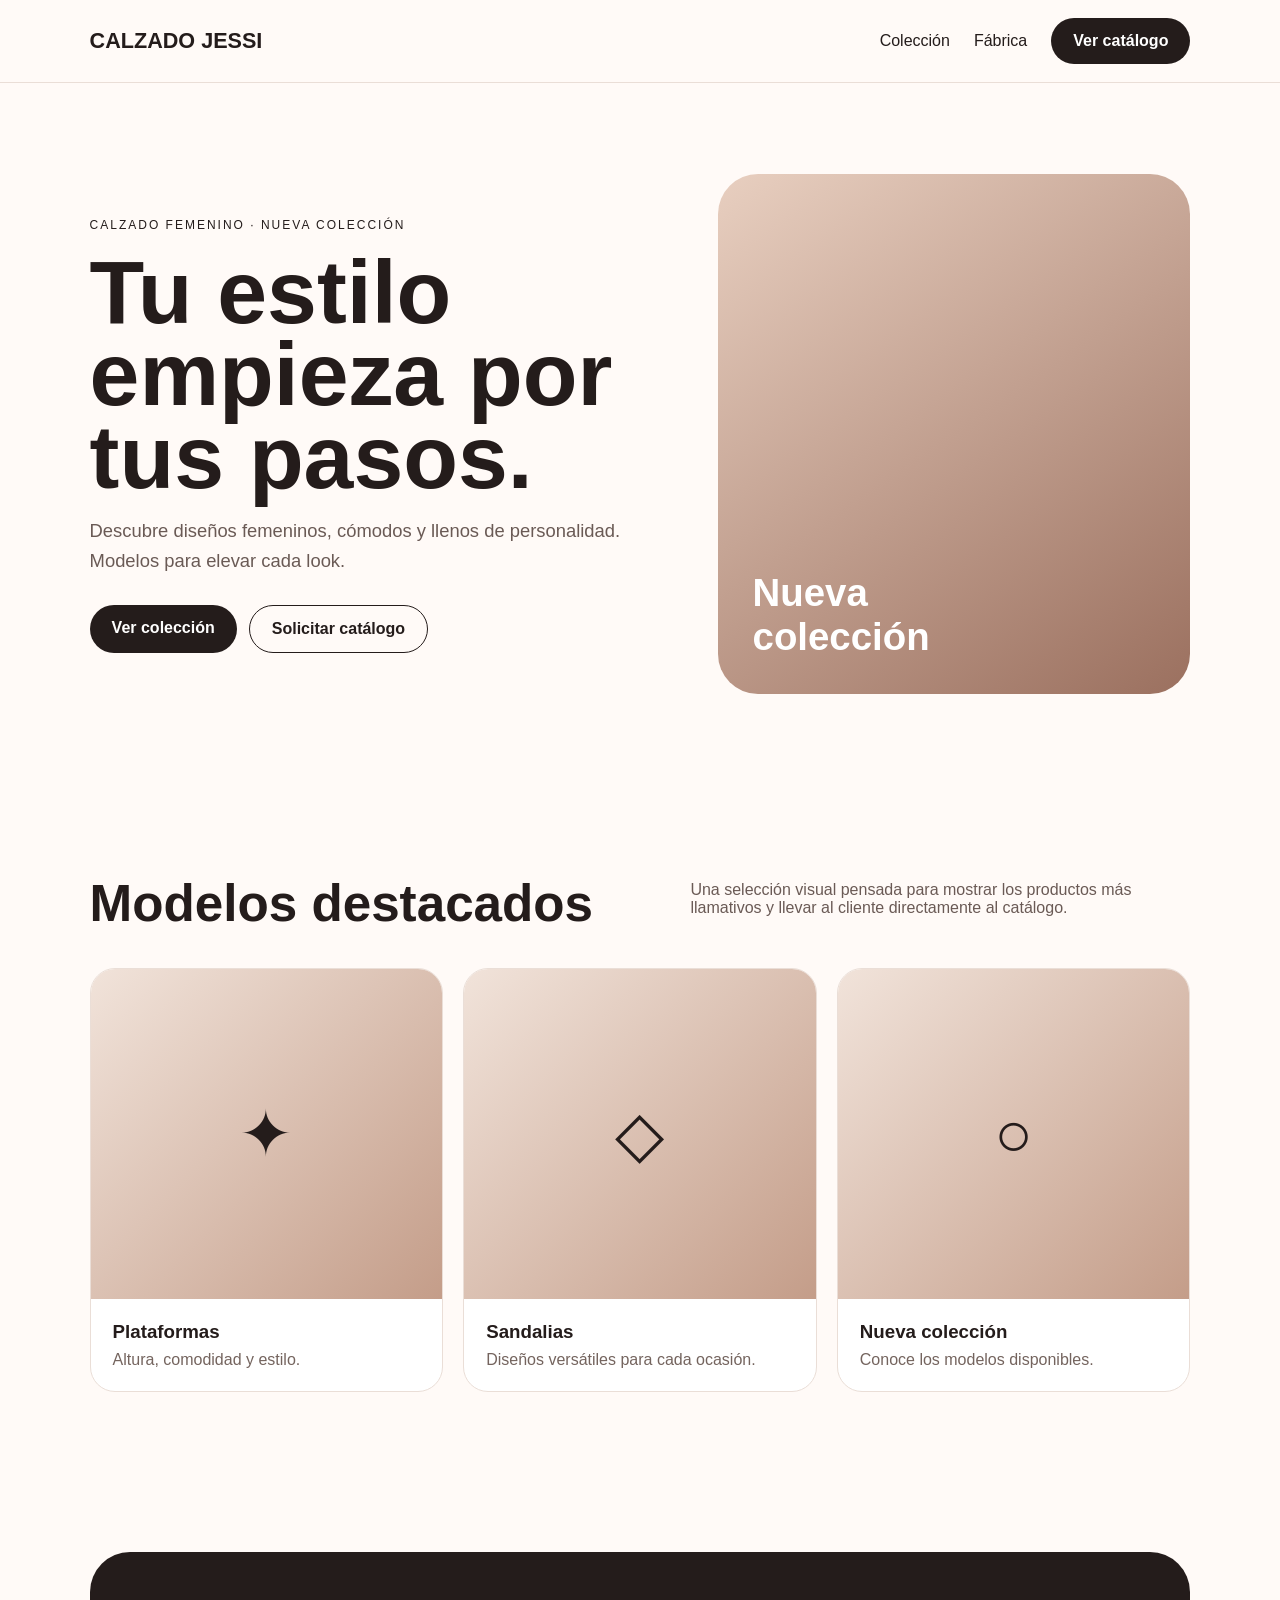
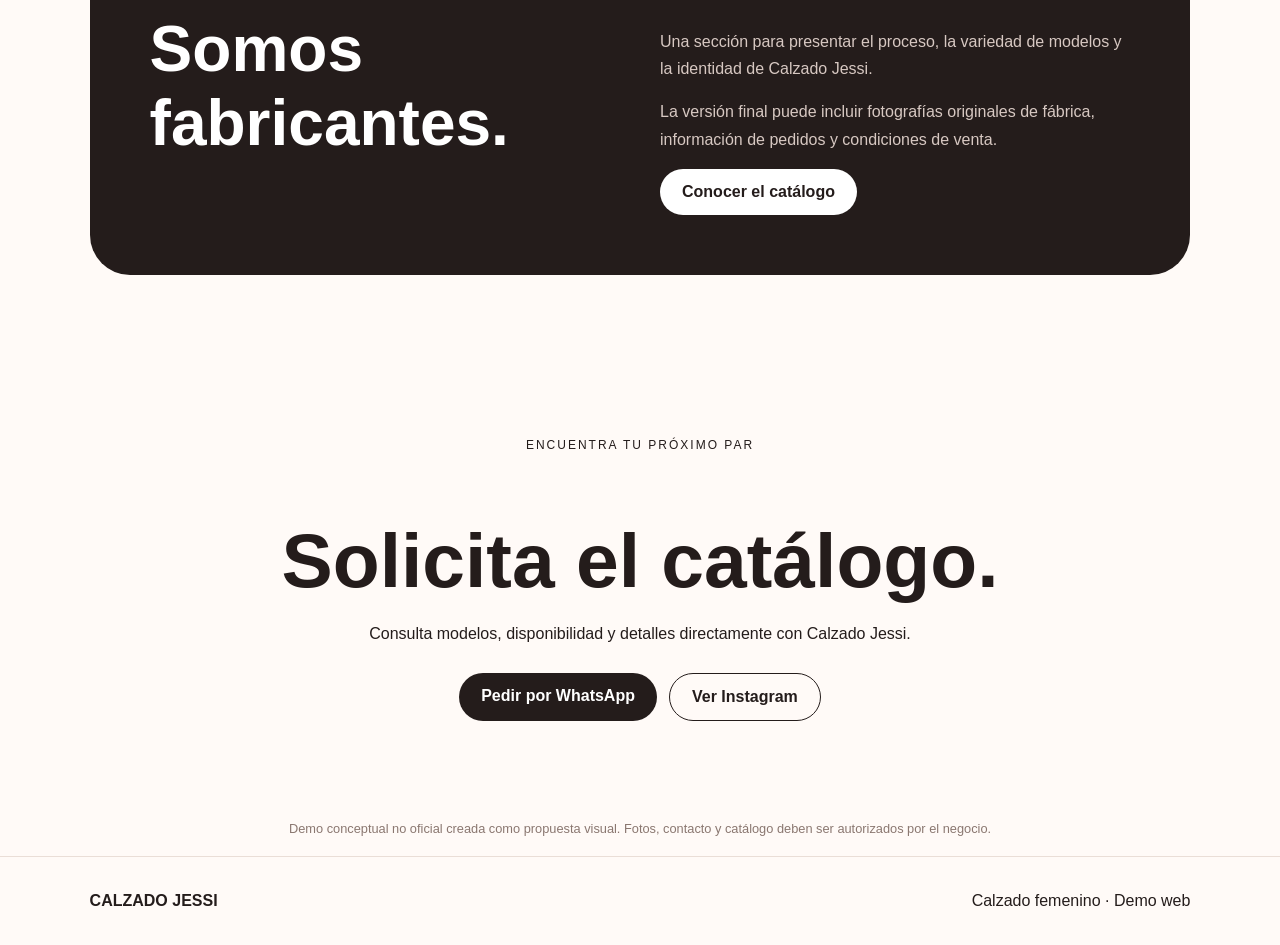
==== index.html @ a6874c76 "Rename demo_calzado_jessiindex.html to index.html" ====
<!DOCTYPE html>
<html lang="es">
<head>
<meta charset="UTF-8"><meta name="viewport" content="width=device-width,initial-scale=1">
<title>Calzado Jessi | Demo conceptual</title>
<style>
*{box-sizing:border-box}body{margin:0;font-family:Arial,sans-serif;color:#241c1b;background:#fffaf7}a{text-decoration:none;color:inherit}
header{position:sticky;top:0;background:#fffaf7ee;backdrop-filter:blur(10px);display:flex;justify-content:space-between;align-items:center;padding:18px 7%;z-index:5;border-bottom:1px solid #eaded7}
.logo{font-size:1.35rem;font-weight:800}.nav{display:flex;gap:24px;align-items:center}.btn{display:inline-block;padding:14px 22px;border-radius:30px;background:#241c1b;color:white;font-weight:700}.btn.alt{background:transparent;color:#241c1b;border:1px solid #241c1b}
.hero{min-height:78vh;display:grid;grid-template-columns:1.1fr .9fr;align-items:center;padding:70px 7%;gap:50px}
.tag{letter-spacing:2px;text-transform:uppercase;font-size:.75rem}.hero h1{font-size:clamp(3rem,7vw,6.5rem);line-height:.92;margin:18px 0}.hero p{font-size:1.15rem;max-width:560px;line-height:1.6;color:#6a5a55}.actions{display:flex;gap:12px;flex-wrap:wrap;margin-top:30px}
.visual{min-height:520px;border-radius:40px;background:linear-gradient(145deg,#e8cfc0,#9b705f);display:flex;align-items:end;padding:35px;color:white}.visual h2{font-size:2.4rem;margin:0}
section{padding:80px 7%}.section-head{display:flex;justify-content:space-between;align-items:end;gap:20px;margin-bottom:35px}.section-head h2{font-size:clamp(2rem,4vw,3.5rem);margin:0}.section-head p{max-width:500px;color:#6a5a55}
.grid{display:grid;grid-template-columns:repeat(3,1fr);gap:20px}.card{background:white;border-radius:25px;overflow:hidden;border:1px solid #eaded7}.photo{height:330px;background:linear-gradient(135deg,#f1e3da,#c49d89);display:grid;place-items:center;font-size:4rem}.card div:last-child{padding:22px}.card h3{margin:0 0 8px}.card p{margin:0;color:#74645e}
.factory{background:#241c1b;color:white;border-radius:40px;padding:60px;display:grid;grid-template-columns:1fr 1fr;gap:40px}.factory h2{font-size:clamp(2.5rem,5vw,5rem);margin:0}.factory p{line-height:1.7;color:#d7c8c2}
.cta{text-align:center}.cta h2{font-size:clamp(2.5rem,6vw,5rem);margin-bottom:20px}.note{text-align:center;font-size:.8rem;color:#8a7770;padding:20px}
footer{padding:35px 7%;display:flex;justify-content:space-between;border-top:1px solid #eaded7}
@media(max-width:800px){.nav a:not(.btn){display:none}.hero{grid-template-columns:1fr;padding-top:45px}.visual{min-height:380px}.grid{grid-template-columns:1fr}.factory{grid-template-columns:1fr;padding:35px}.section-head,footer{align-items:start;flex-direction:column}.photo{height:280px}}
</style>
</head>
<body>
<header><div class="logo">CALZADO JESSI</div><nav class="nav"><a href="#coleccion">Colección</a><a href="#fabrica">Fábrica</a><a class="btn" href="#catalogo">Ver catálogo</a></nav></header>
<main>
<section class="hero"><div><span class="tag">Calzado femenino · Nueva colección</span><h1>Tu estilo empieza por tus pasos.</h1><p>Descubre diseños femeninos, cómodos y llenos de personalidad. Modelos para elevar cada look.</p><div class="actions"><a class="btn" href="#coleccion">Ver colección</a><a class="btn alt" href="#catalogo">Solicitar catálogo</a></div></div><div class="visual"><h2>Nueva<br>colección</h2></div></section>
<section id="coleccion"><div class="section-head"><h2>Modelos destacados</h2><p>Una selección visual pensada para mostrar los productos más llamativos y llevar al cliente directamente al catálogo.</p></div><div class="grid">
<article class="card"><div class="photo">✦</div><div><h3>Plataformas</h3><p>Altura, comodidad y estilo.</p></div></article>
<article class="card"><div class="photo">◇</div><div><h3>Sandalias</h3><p>Diseños versátiles para cada ocasión.</p></div></article>
<article class="card"><div class="photo">○</div><div><h3>Nueva colección</h3><p>Conoce los modelos disponibles.</p></div></article>
</div></section>
<section id="fabrica"><div class="factory"><h2>Somos fabricantes.</h2><div><p>Una sección para presentar el proceso, la variedad de modelos y la identidad de Calzado Jessi.</p><p>La versión final puede incluir fotografías originales de fábrica, información de pedidos y condiciones de venta.</p><a class="btn" style="background:white;color:#241c1b" href="#catalogo">Conocer el catálogo</a></div></div></section>
<section class="cta" id="catalogo"><span class="tag">Encuentra tu próximo par</span><h2>Solicita el catálogo.</h2><p>Consulta modelos, disponibilidad y detalles directamente con Calzado Jessi.</p><div class="actions" style="justify-content:center"><a class="btn" href="#">Pedir por WhatsApp</a><a class="btn alt" href="https://www.instagram.com/calzado.jessi/">Ver Instagram</a></div></section>
</main>
<div class="note">Demo conceptual no oficial creada como propuesta visual. Fotos, contacto y catálogo deben ser autorizados por el negocio.</div>
<footer><strong>CALZADO JESSI</strong><span>Calzado femenino · Demo web</span></footer>
</body></html>
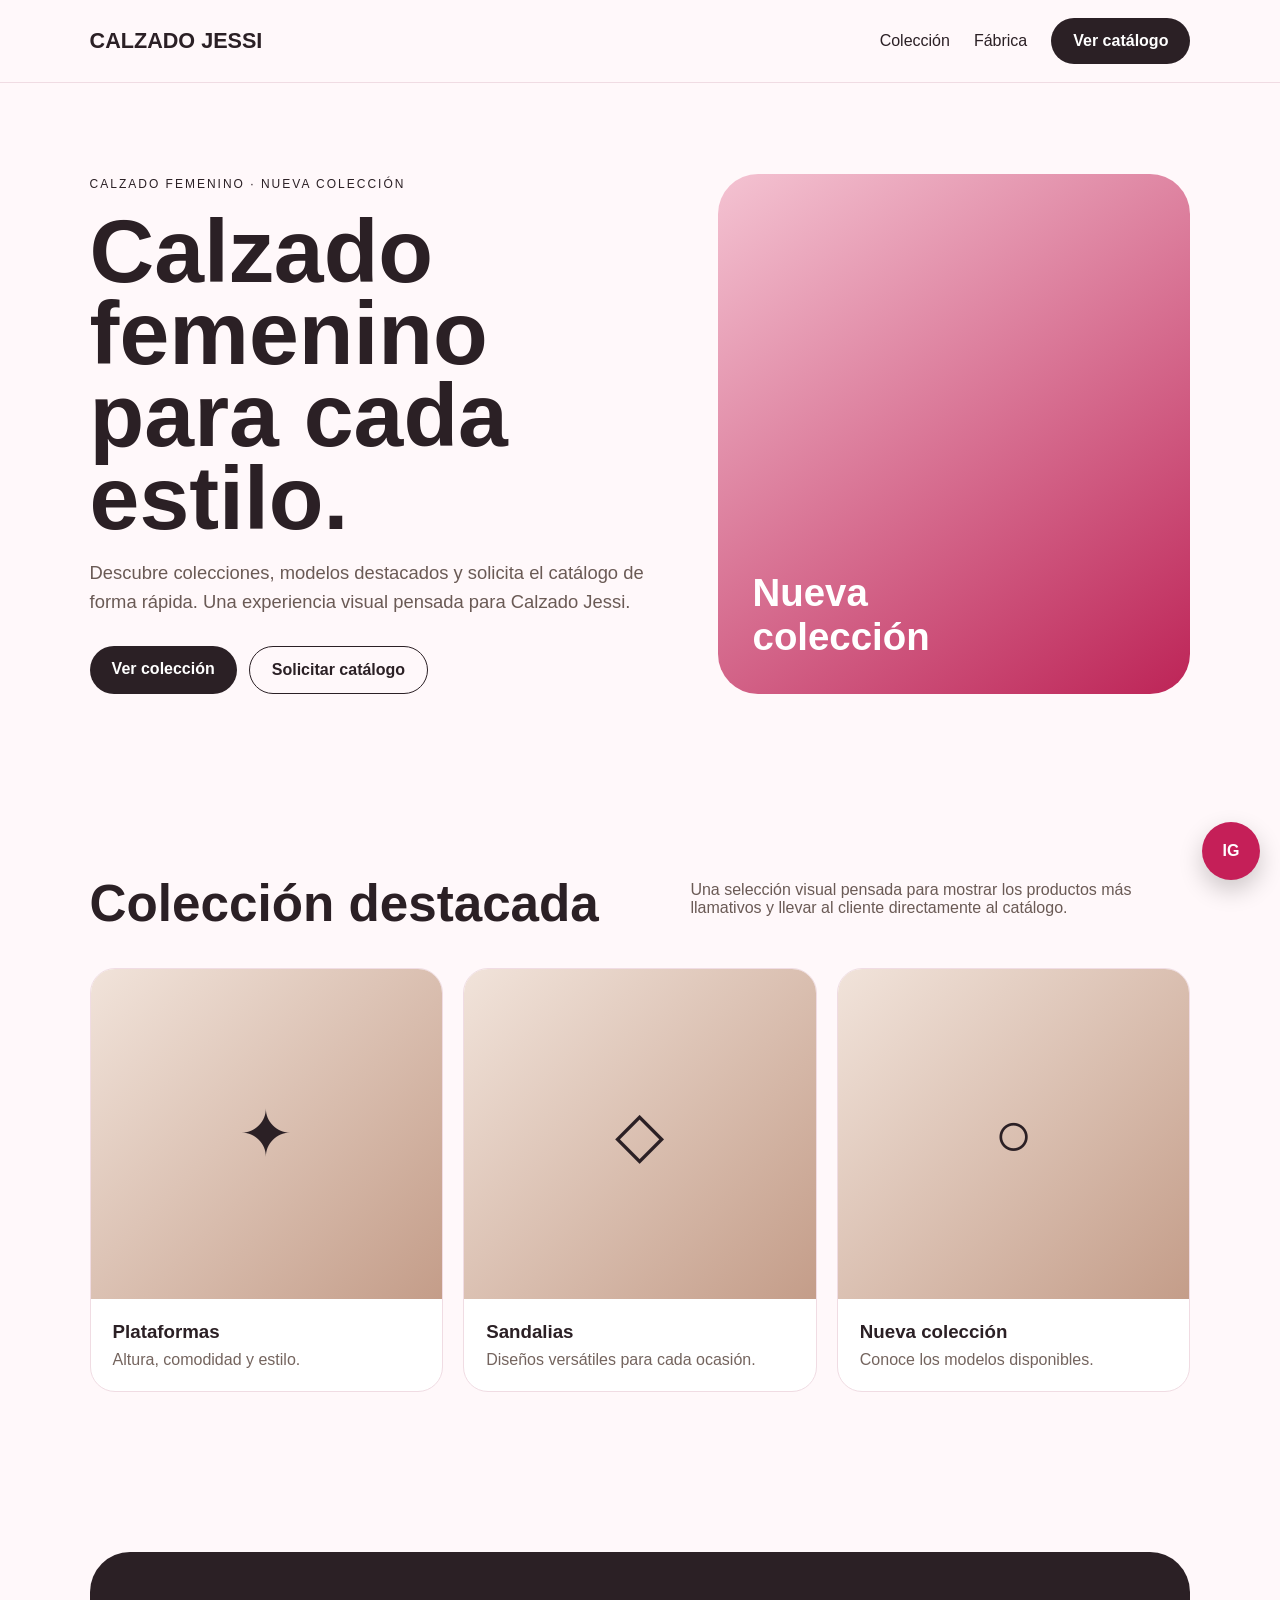
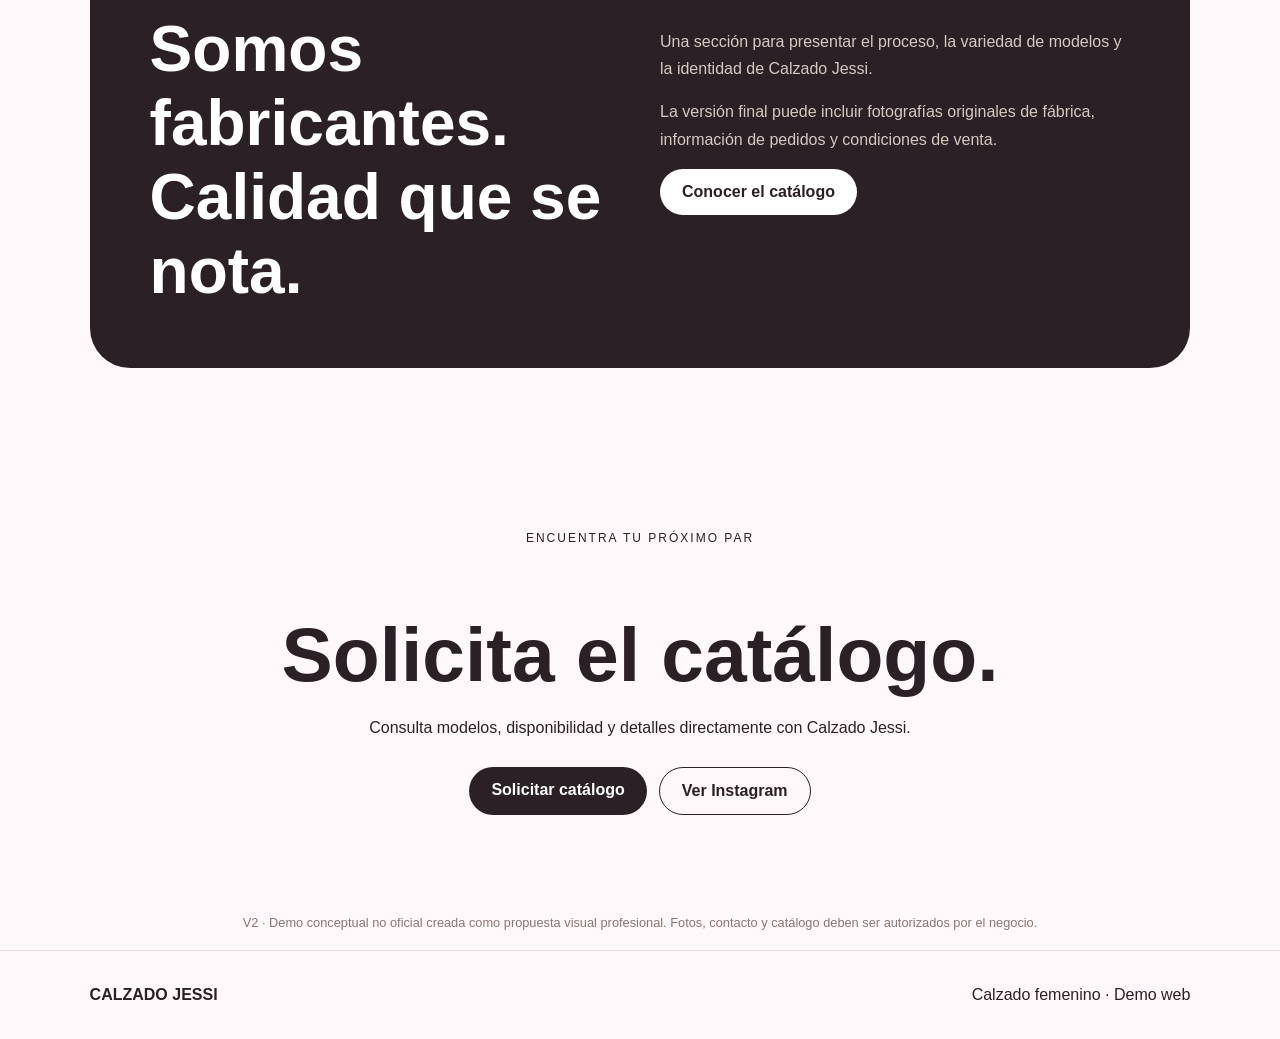
==== commit 8de897b3: "Add files via upload" ====
--- a/index.html
+++ b/index.html
@@ -2,34 +2,34 @@
 <html lang="es">
 <head>
 <meta charset="UTF-8"><meta name="viewport" content="width=device-width,initial-scale=1">
-<title>Calzado Jessi | Demo conceptual</title>
+<title>Calzado Jessi | Demo V2 Profesional</title>
 <style>
-*{box-sizing:border-box}body{margin:0;font-family:Arial,sans-serif;color:#241c1b;background:#fffaf7}a{text-decoration:none;color:inherit}
-header{position:sticky;top:0;background:#fffaf7ee;backdrop-filter:blur(10px);display:flex;justify-content:space-between;align-items:center;padding:18px 7%;z-index:5;border-bottom:1px solid #eaded7}
-.logo{font-size:1.35rem;font-weight:800}.nav{display:flex;gap:24px;align-items:center}.btn{display:inline-block;padding:14px 22px;border-radius:30px;background:#241c1b;color:white;font-weight:700}.btn.alt{background:transparent;color:#241c1b;border:1px solid #241c1b}
+*{box-sizing:border-box}body{margin:0;font-family:Arial,sans-serif;color:#2b2025;background:#fff8fa}a{text-decoration:none;color:inherit}
+header{position:sticky;top:0;background:#fff8faee;backdrop-filter:blur(10px);display:flex;justify-content:space-between;align-items:center;padding:18px 7%;z-index:5;border-bottom:1px solid #f0dce3}
+.logo{font-size:1.35rem;font-weight:800}.nav{display:flex;gap:24px;align-items:center}.btn{display:inline-block;padding:14px 22px;border-radius:30px;background:#2b2025;color:white;font-weight:700}.btn.alt{background:transparent;color:#2b2025;border:1px solid #2b2025}
 .hero{min-height:78vh;display:grid;grid-template-columns:1.1fr .9fr;align-items:center;padding:70px 7%;gap:50px}
 .tag{letter-spacing:2px;text-transform:uppercase;font-size:.75rem}.hero h1{font-size:clamp(3rem,7vw,6.5rem);line-height:.92;margin:18px 0}.hero p{font-size:1.15rem;max-width:560px;line-height:1.6;color:#6a5a55}.actions{display:flex;gap:12px;flex-wrap:wrap;margin-top:30px}
-.visual{min-height:520px;border-radius:40px;background:linear-gradient(145deg,#e8cfc0,#9b705f);display:flex;align-items:end;padding:35px;color:white}.visual h2{font-size:2.4rem;margin:0}
+.visual{min-height:520px;border-radius:40px;background:linear-gradient(145deg,#f4c3d2,#bd2457);display:flex;align-items:end;padding:35px;color:white}.visual h2{font-size:2.4rem;margin:0}
 section{padding:80px 7%}.section-head{display:flex;justify-content:space-between;align-items:end;gap:20px;margin-bottom:35px}.section-head h2{font-size:clamp(2rem,4vw,3.5rem);margin:0}.section-head p{max-width:500px;color:#6a5a55}
-.grid{display:grid;grid-template-columns:repeat(3,1fr);gap:20px}.card{background:white;border-radius:25px;overflow:hidden;border:1px solid #eaded7}.photo{height:330px;background:linear-gradient(135deg,#f1e3da,#c49d89);display:grid;place-items:center;font-size:4rem}.card div:last-child{padding:22px}.card h3{margin:0 0 8px}.card p{margin:0;color:#74645e}
-.factory{background:#241c1b;color:white;border-radius:40px;padding:60px;display:grid;grid-template-columns:1fr 1fr;gap:40px}.factory h2{font-size:clamp(2.5rem,5vw,5rem);margin:0}.factory p{line-height:1.7;color:#d7c8c2}
+.grid{display:grid;grid-template-columns:repeat(3,1fr);gap:20px}.card{background:white;border-radius:25px;overflow:hidden;border:1px solid #f0dce3}.photo{height:330px;background:linear-gradient(135deg,#f1e3da,#c49d89);display:grid;place-items:center;font-size:4rem}.card div:last-child{padding:22px}.card h3{margin:0 0 8px}.card p{margin:0;color:#74645e}
+.factory{background:#2b2025;color:white;border-radius:40px;padding:60px;display:grid;grid-template-columns:1fr 1fr;gap:40px}.factory h2{font-size:clamp(2.5rem,5vw,5rem);margin:0}.factory p{line-height:1.7;color:#d7c8c2}
 .cta{text-align:center}.cta h2{font-size:clamp(2.5rem,6vw,5rem);margin-bottom:20px}.note{text-align:center;font-size:.8rem;color:#8a7770;padding:20px}
-footer{padding:35px 7%;display:flex;justify-content:space-between;border-top:1px solid #eaded7}
+footer{padding:35px 7%;display:flex;justify-content:space-between;border-top:1px solid #f0dce3}
 @media(max-width:800px){.nav a:not(.btn){display:none}.hero{grid-template-columns:1fr;padding-top:45px}.visual{min-height:380px}.grid{grid-template-columns:1fr}.factory{grid-template-columns:1fr;padding:35px}.section-head,footer{align-items:start;flex-direction:column}.photo{height:280px}}
 </style>
 </head>
 <body>
 <header><div class="logo">CALZADO JESSI</div><nav class="nav"><a href="#coleccion">Colección</a><a href="#fabrica">Fábrica</a><a class="btn" href="#catalogo">Ver catálogo</a></nav></header>
 <main>
-<section class="hero"><div><span class="tag">Calzado femenino · Nueva colección</span><h1>Tu estilo empieza por tus pasos.</h1><p>Descubre diseños femeninos, cómodos y llenos de personalidad. Modelos para elevar cada look.</p><div class="actions"><a class="btn" href="#coleccion">Ver colección</a><a class="btn alt" href="#catalogo">Solicitar catálogo</a></div></div><div class="visual"><h2>Nueva<br>colección</h2></div></section>
-<section id="coleccion"><div class="section-head"><h2>Modelos destacados</h2><p>Una selección visual pensada para mostrar los productos más llamativos y llevar al cliente directamente al catálogo.</p></div><div class="grid">
+<section class="hero"><div><span class="tag">Calzado femenino · Nueva colección</span><h1>Calzado femenino para cada estilo.</h1><p>Descubre colecciones, modelos destacados y solicita el catálogo de forma rápida. Una experiencia visual pensada para Calzado Jessi.</p><div class="actions"><a class="btn" href="#coleccion">Ver colección</a><a class="btn alt" href="#catalogo">Solicitar catálogo</a></div></div><div class="visual"><h2>Nueva<br>colección</h2></div></section>
+<section id="coleccion"><div class="section-head"><h2>Colección destacada</h2><p>Una selección visual pensada para mostrar los productos más llamativos y llevar al cliente directamente al catálogo.</p></div><div class="grid">
 <article class="card"><div class="photo">✦</div><div><h3>Plataformas</h3><p>Altura, comodidad y estilo.</p></div></article>
 <article class="card"><div class="photo">◇</div><div><h3>Sandalias</h3><p>Diseños versátiles para cada ocasión.</p></div></article>
 <article class="card"><div class="photo">○</div><div><h3>Nueva colección</h3><p>Conoce los modelos disponibles.</p></div></article>
 </div></section>
-<section id="fabrica"><div class="factory"><h2>Somos fabricantes.</h2><div><p>Una sección para presentar el proceso, la variedad de modelos y la identidad de Calzado Jessi.</p><p>La versión final puede incluir fotografías originales de fábrica, información de pedidos y condiciones de venta.</p><a class="btn" style="background:white;color:#241c1b" href="#catalogo">Conocer el catálogo</a></div></div></section>
-<section class="cta" id="catalogo"><span class="tag">Encuentra tu próximo par</span><h2>Solicita el catálogo.</h2><p>Consulta modelos, disponibilidad y detalles directamente con Calzado Jessi.</p><div class="actions" style="justify-content:center"><a class="btn" href="#">Pedir por WhatsApp</a><a class="btn alt" href="https://www.instagram.com/calzado.jessi/">Ver Instagram</a></div></section>
+<section id="fabrica"><div class="factory"><h2>Somos fabricantes.<br>Calidad que se nota.</h2><div><p>Una sección para presentar el proceso, la variedad de modelos y la identidad de Calzado Jessi.</p><p>La versión final puede incluir fotografías originales de fábrica, información de pedidos y condiciones de venta.</p><a class="btn" style="background:white;color:#2b2025" href="#catalogo">Conocer el catálogo</a></div></div></section>
+<section class="cta" id="catalogo"><span class="tag">Encuentra tu próximo par</span><h2>Solicita el catálogo.</h2><p>Consulta modelos, disponibilidad y detalles directamente con Calzado Jessi.</p><div class="actions" style="justify-content:center"><a class="btn" href="#">Solicitar catálogo</a><a class="btn alt" href="https://www.instagram.com/calzado.jessi/">Ver Instagram</a></div></section>
 </main>
-<div class="note">Demo conceptual no oficial creada como propuesta visual. Fotos, contacto y catálogo deben ser autorizados por el negocio.</div>
+<div class="note">V2 · Demo conceptual no oficial creada como propuesta visual profesional. Fotos, contacto y catálogo deben ser autorizados por el negocio.</div>
 <footer><strong>CALZADO JESSI</strong><span>Calzado femenino · Demo web</span></footer>
-</body></html>
+<a href="https://www.instagram.com/calzado.jessi/" target="_blank" style="position:fixed;right:20px;bottom:20px;width:58px;height:58px;border-radius:50%;background:#c51f58;color:white;display:grid;place-items:center;text-decoration:none;font-weight:bold;box-shadow:0 10px 25px #0003">IG</a></body></html>
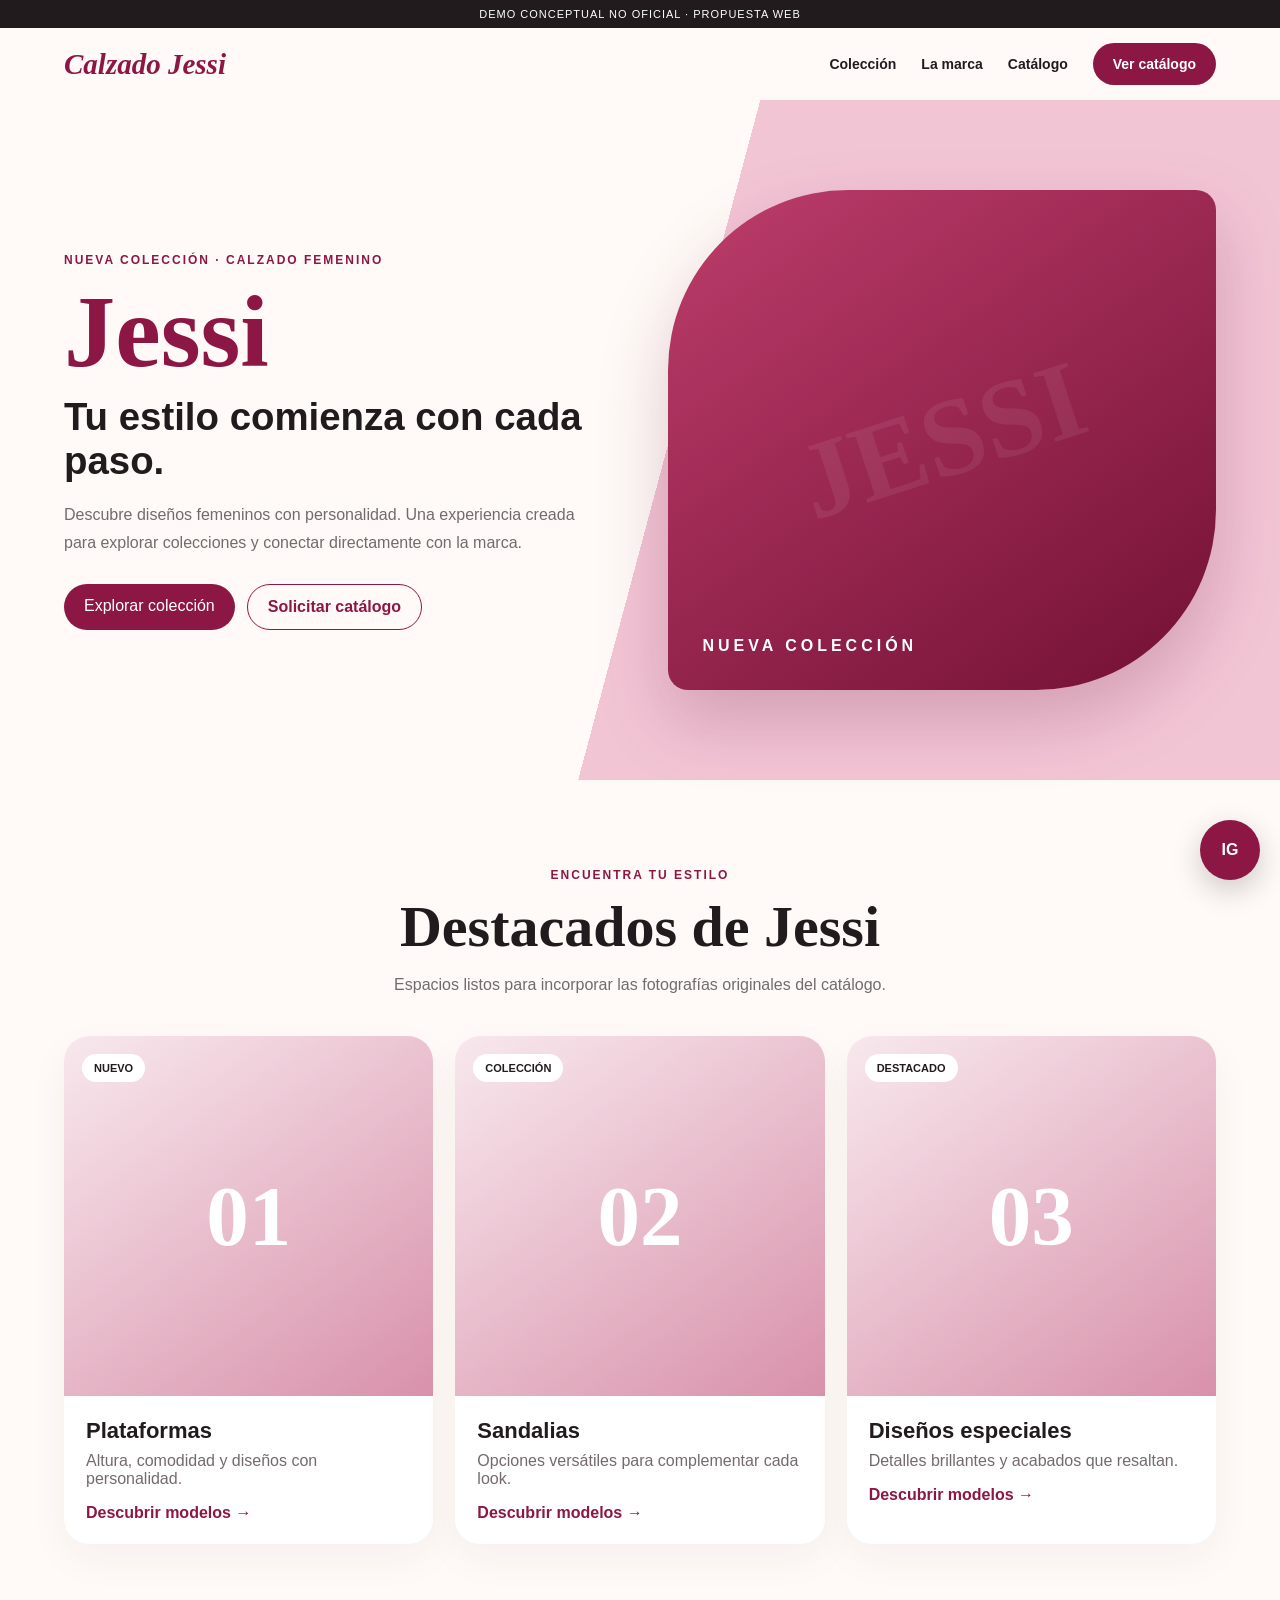
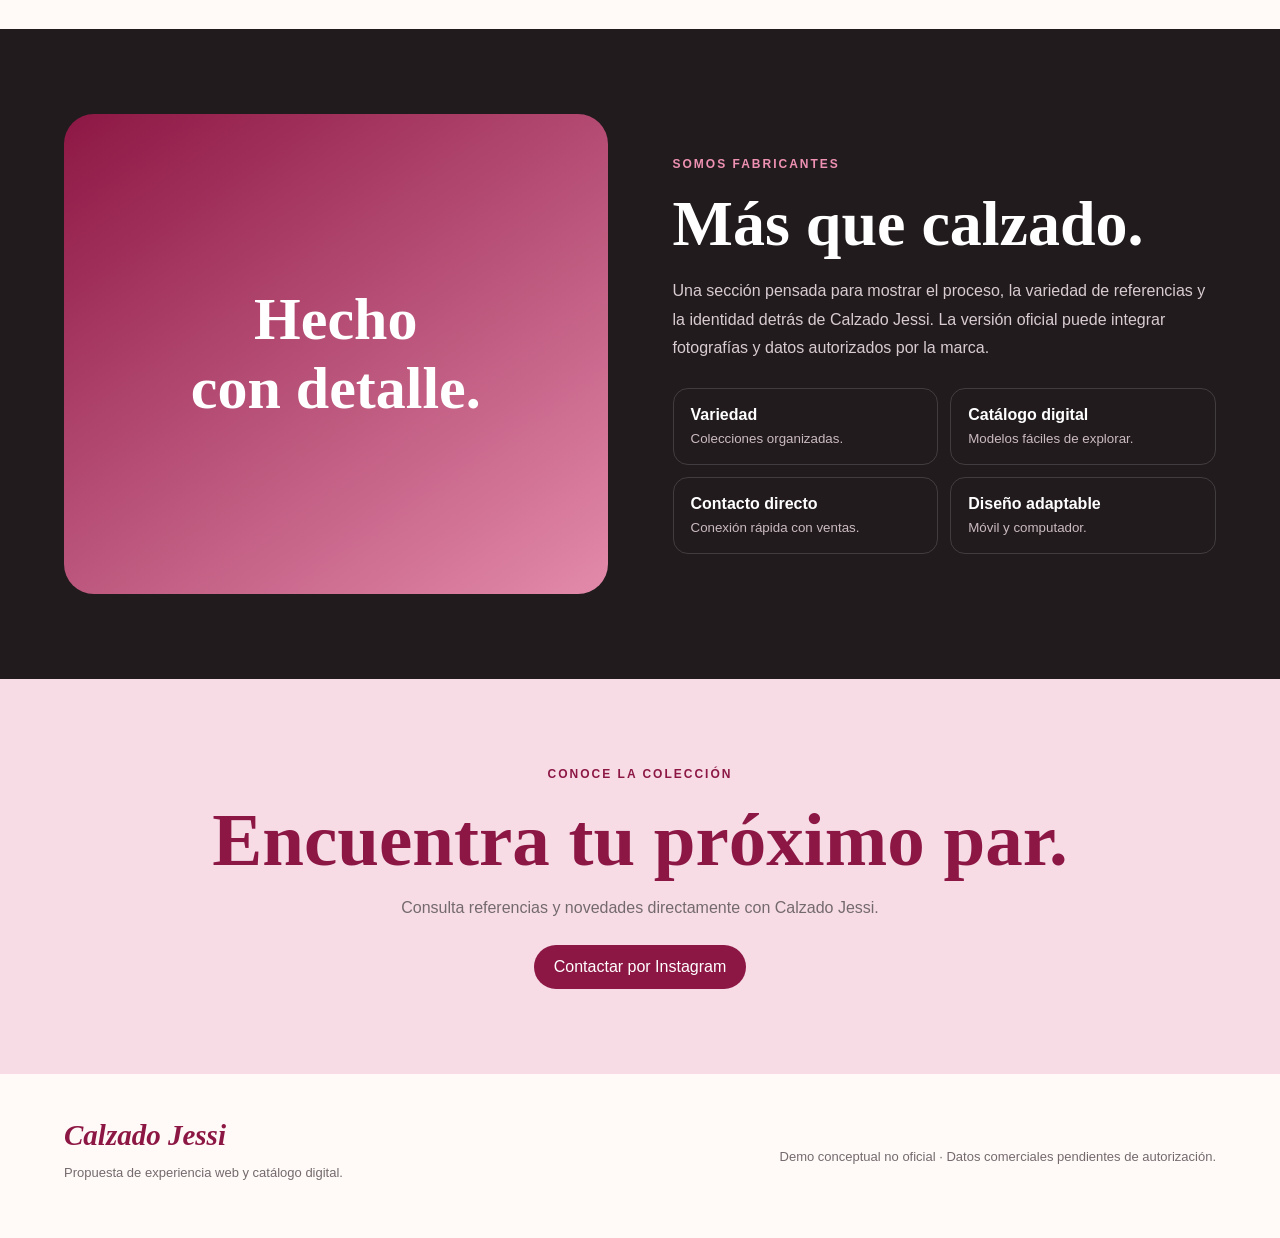
==== commit 1c3036a1: "Add files via upload" ====
--- a/index.html
+++ b/index.html
@@ -1,35 +1,42 @@
-<!DOCTYPE html>
+<!doctype html>
 <html lang="es">
 <head>
-<meta charset="UTF-8"><meta name="viewport" content="width=device-width,initial-scale=1">
-<title>Calzado Jessi | Demo V2 Profesional</title>
+<meta charset="utf-8"><meta name="viewport" content="width=device-width,initial-scale=1">
+<title>Calzado Jessi | Nueva colección</title>
 <style>
-*{box-sizing:border-box}body{margin:0;font-family:Arial,sans-serif;color:#2b2025;background:#fff8fa}a{text-decoration:none;color:inherit}
-header{position:sticky;top:0;background:#fff8faee;backdrop-filter:blur(10px);display:flex;justify-content:space-between;align-items:center;padding:18px 7%;z-index:5;border-bottom:1px solid #f0dce3}
-.logo{font-size:1.35rem;font-weight:800}.nav{display:flex;gap:24px;align-items:center}.btn{display:inline-block;padding:14px 22px;border-radius:30px;background:#2b2025;color:white;font-weight:700}.btn.alt{background:transparent;color:#2b2025;border:1px solid #2b2025}
-.hero{min-height:78vh;display:grid;grid-template-columns:1.1fr .9fr;align-items:center;padding:70px 7%;gap:50px}
-.tag{letter-spacing:2px;text-transform:uppercase;font-size:.75rem}.hero h1{font-size:clamp(3rem,7vw,6.5rem);line-height:.92;margin:18px 0}.hero p{font-size:1.15rem;max-width:560px;line-height:1.6;color:#6a5a55}.actions{display:flex;gap:12px;flex-wrap:wrap;margin-top:30px}
-.visual{min-height:520px;border-radius:40px;background:linear-gradient(145deg,#f4c3d2,#bd2457);display:flex;align-items:end;padding:35px;color:white}.visual h2{font-size:2.4rem;margin:0}
-section{padding:80px 7%}.section-head{display:flex;justify-content:space-between;align-items:end;gap:20px;margin-bottom:35px}.section-head h2{font-size:clamp(2rem,4vw,3.5rem);margin:0}.section-head p{max-width:500px;color:#6a5a55}
-.grid{display:grid;grid-template-columns:repeat(3,1fr);gap:20px}.card{background:white;border-radius:25px;overflow:hidden;border:1px solid #f0dce3}.photo{height:330px;background:linear-gradient(135deg,#f1e3da,#c49d89);display:grid;place-items:center;font-size:4rem}.card div:last-child{padding:22px}.card h3{margin:0 0 8px}.card p{margin:0;color:#74645e}
-.factory{background:#2b2025;color:white;border-radius:40px;padding:60px;display:grid;grid-template-columns:1fr 1fr;gap:40px}.factory h2{font-size:clamp(2.5rem,5vw,5rem);margin:0}.factory p{line-height:1.7;color:#d7c8c2}
-.cta{text-align:center}.cta h2{font-size:clamp(2.5rem,6vw,5rem);margin-bottom:20px}.note{text-align:center;font-size:.8rem;color:#8a7770;padding:20px}
-footer{padding:35px 7%;display:flex;justify-content:space-between;border-top:1px solid #f0dce3}
-@media(max-width:800px){.nav a:not(.btn){display:none}.hero{grid-template-columns:1fr;padding-top:45px}.visual{min-height:380px}.grid{grid-template-columns:1fr}.factory{grid-template-columns:1fr;padding:35px}.section-head,footer{align-items:start;flex-direction:column}.photo{height:280px}}
-</style>
-</head>
+:root{--vino:#8d1744;--rosa:#f7dce6;--crema:#fffaf7;--negro:#211b1e;--gris:#746a6e}
+*{box-sizing:border-box}html{scroll-behavior:smooth}body{margin:0;font-family:Arial,sans-serif;background:var(--crema);color:var(--negro)}a{text-decoration:none;color:inherit}
+.demo{padding:8px;text-align:center;background:#211b1e;color:#fff;font-size:11px;letter-spacing:1px}
+nav{height:72px;width:min(1180px,90%);margin:auto;display:flex;align-items:center;justify-content:space-between}.logo{font:italic 800 29px Georgia;color:var(--vino)}
+.menu{display:flex;gap:25px;align-items:center;font-weight:700;font-size:14px}.pill{padding:13px 20px;border-radius:50px;background:var(--vino);color:#fff}
+.hero{min-height:680px;background:linear-gradient(105deg,#fffaf7 0 52%,#f2c5d5 52%);display:grid;place-items:center}.hero-in{width:min(1180px,90%);display:grid;grid-template-columns:1fr 1fr;gap:55px;align-items:center}
+.kicker{color:var(--vino);font-weight:800;letter-spacing:2px;font-size:12px}.hero h1{font:700 clamp(55px,8vw,105px)/.85 Georgia;margin:20px 0;color:var(--vino)}.hero h2{font-size:clamp(25px,3vw,42px);margin:0 0 18px}.hero p{color:var(--gris);line-height:1.7;max-width:530px}
+.buttons{display:flex;gap:12px;flex-wrap:wrap;margin-top:28px}.outline{padding:13px 20px;border-radius:50px;border:1px solid var(--vino);color:var(--vino);font-weight:700}
+.shoe-stage{height:500px;border-radius:180px 20px 180px 20px;background:linear-gradient(145deg,#bd3d6b,#721033);position:relative;box-shadow:0 30px 70px #5c0d2b35;display:grid;place-items:center;overflow:hidden}
+.shoe-stage:before{content:"JESSI";font:700 110px Georgia;color:#ffffff12;transform:rotate(-18deg)}.shoe-stage span{position:absolute;bottom:35px;left:35px;color:#fff;font-weight:800;letter-spacing:4px}
+section{padding:85px 0}.wrap{width:min(1180px,90%);margin:auto}.title{text-align:center;margin-bottom:42px}.title h2{font:700 clamp(35px,5vw,58px) Georgia;margin:10px}.title p{color:var(--gris)}
+.grid{display:grid;grid-template-columns:repeat(3,1fr);gap:22px}.product{background:#fff;border-radius:25px;overflow:hidden;box-shadow:0 15px 40px #4810260c}.pic{height:360px;background:linear-gradient(145deg,#f8e8ee,#d891aa);position:relative;display:grid;place-items:center}
+.pic b{font:700 85px Georgia;color:#fff}.tag{position:absolute;top:18px;left:18px;background:#fff;padding:8px 12px;border-radius:30px;font-size:11px;font-weight:800}.info{padding:22px}.info h3{font-size:22px;margin:0 0 8px}.info p{color:var(--gris);margin:0 0 16px}.info a{color:var(--vino);font-weight:800}
+.story{background:var(--negro);color:#fff}.story-in{display:grid;grid-template-columns:1fr 1fr;gap:65px;align-items:center}.story-art{height:480px;border-radius:30px;background:linear-gradient(145deg,#8d1744,#e38aaa);display:grid;place-items:center;text-align:center}.story-art strong{font:700 60px Georgia}.story h2{font:700 clamp(40px,5vw,65px) Georgia;margin:15px 0}.story p{color:#d8ccd1;line-height:1.8}
+.points{display:grid;grid-template-columns:1fr 1fr;gap:12px;margin-top:25px}.point{padding:17px;border:1px solid #ffffff25;border-radius:15px}.point b{display:block;margin-bottom:5px}.point small{color:#cbbbc1}
+.cta{background:var(--rosa);text-align:center}.cta h2{font:700 clamp(42px,6vw,75px) Georgia;color:var(--vino);margin:15px}.cta p{color:var(--gris)}
+footer{padding:45px 0}.foot{display:flex;justify-content:space-between;gap:30px;align-items:center}.foot p{color:var(--gris);font-size:13px}
+.float{position:fixed;right:20px;bottom:20px;width:60px;height:60px;border-radius:50%;display:grid;place-items:center;background:var(--vino);color:#fff;font-weight:800;box-shadow:0 10px 30px #0003}
+@media(max-width:800px){.menu a:not(.pill){display:none}.hero{background:linear-gradient(#fffaf7 0 58%,#f2c5d5 58%)}.hero-in,.story-in{grid-template-columns:1fr}.hero-in{padding:55px 0}.shoe-stage{height:390px}.grid{grid-template-columns:1fr}.pic{height:390px}.story-art{height:350px}.points{grid-template-columns:1fr}.foot{align-items:flex-start;flex-direction:column}}
+</style></head>
 <body>
-<header><div class="logo">CALZADO JESSI</div><nav class="nav"><a href="#coleccion">Colección</a><a href="#fabrica">Fábrica</a><a class="btn" href="#catalogo">Ver catálogo</a></nav></header>
+<div class="demo">DEMO CONCEPTUAL NO OFICIAL · PROPUESTA WEB</div>
+<nav><a class="logo">Calzado Jessi</a><div class="menu"><a href="#coleccion">Colección</a><a href="#marca">La marca</a><a href="#catalogo">Catálogo</a><a class="pill" href="#catalogo">Ver catálogo</a></div></nav>
 <main>
-<section class="hero"><div><span class="tag">Calzado femenino · Nueva colección</span><h1>Calzado femenino para cada estilo.</h1><p>Descubre colecciones, modelos destacados y solicita el catálogo de forma rápida. Una experiencia visual pensada para Calzado Jessi.</p><div class="actions"><a class="btn" href="#coleccion">Ver colección</a><a class="btn alt" href="#catalogo">Solicitar catálogo</a></div></div><div class="visual"><h2>Nueva<br>colección</h2></div></section>
-<section id="coleccion"><div class="section-head"><h2>Colección destacada</h2><p>Una selección visual pensada para mostrar los productos más llamativos y llevar al cliente directamente al catálogo.</p></div><div class="grid">
-<article class="card"><div class="photo">✦</div><div><h3>Plataformas</h3><p>Altura, comodidad y estilo.</p></div></article>
-<article class="card"><div class="photo">◇</div><div><h3>Sandalias</h3><p>Diseños versátiles para cada ocasión.</p></div></article>
-<article class="card"><div class="photo">○</div><div><h3>Nueva colección</h3><p>Conoce los modelos disponibles.</p></div></article>
-</div></section>
-<section id="fabrica"><div class="factory"><h2>Somos fabricantes.<br>Calidad que se nota.</h2><div><p>Una sección para presentar el proceso, la variedad de modelos y la identidad de Calzado Jessi.</p><p>La versión final puede incluir fotografías originales de fábrica, información de pedidos y condiciones de venta.</p><a class="btn" style="background:white;color:#2b2025" href="#catalogo">Conocer el catálogo</a></div></div></section>
-<section class="cta" id="catalogo"><span class="tag">Encuentra tu próximo par</span><h2>Solicita el catálogo.</h2><p>Consulta modelos, disponibilidad y detalles directamente con Calzado Jessi.</p><div class="actions" style="justify-content:center"><a class="btn" href="#">Solicitar catálogo</a><a class="btn alt" href="https://www.instagram.com/calzado.jessi/">Ver Instagram</a></div></section>
+<div class="hero"><div class="hero-in"><div><span class="kicker">NUEVA COLECCIÓN · CALZADO FEMENINO</span><h1>Jessi</h1><h2>Tu estilo comienza con cada paso.</h2><p>Descubre diseños femeninos con personalidad. Una experiencia creada para explorar colecciones y conectar directamente con la marca.</p><div class="buttons"><a class="pill" href="#coleccion">Explorar colección</a><a class="outline" href="#catalogo">Solicitar catálogo</a></div></div><div class="shoe-stage"><span>NUEVA COLECCIÓN</span></div></div></div>
+<section id="coleccion"><div class="wrap"><div class="title"><span class="kicker">ENCUENTRA TU ESTILO</span><h2>Destacados de Jessi</h2><p>Espacios listos para incorporar las fotografías originales del catálogo.</p></div><div class="grid">
+<article class="product"><div class="pic"><span class="tag">NUEVO</span><b>01</b></div><div class="info"><h3>Plataformas</h3><p>Altura, comodidad y diseños con personalidad.</p><a href="#catalogo">Descubrir modelos →</a></div></article>
+<article class="product"><div class="pic"><span class="tag">COLECCIÓN</span><b>02</b></div><div class="info"><h3>Sandalias</h3><p>Opciones versátiles para complementar cada look.</p><a href="#catalogo">Descubrir modelos →</a></div></article>
+<article class="product"><div class="pic"><span class="tag">DESTACADO</span><b>03</b></div><div class="info"><h3>Diseños especiales</h3><p>Detalles brillantes y acabados que resaltan.</p><a href="#catalogo">Descubrir modelos →</a></div></article>
+</div></div></section>
+<section class="story" id="marca"><div class="wrap story-in"><div class="story-art"><strong>Hecho<br>con detalle.</strong></div><div><span class="kicker" style="color:#ef91b2">SOMOS FABRICANTES</span><h2>Más que calzado.</h2><p>Una sección pensada para mostrar el proceso, la variedad de referencias y la identidad detrás de Calzado Jessi. La versión oficial puede integrar fotografías y datos autorizados por la marca.</p><div class="points"><div class="point"><b>Variedad</b><small>Colecciones organizadas.</small></div><div class="point"><b>Catálogo digital</b><small>Modelos fáciles de explorar.</small></div><div class="point"><b>Contacto directo</b><small>Conexión rápida con ventas.</small></div><div class="point"><b>Diseño adaptable</b><small>Móvil y computador.</small></div></div></div></div></section>
+<section class="cta" id="catalogo"><div class="wrap"><span class="kicker">CONOCE LA COLECCIÓN</span><h2>Encuentra tu próximo par.</h2><p>Consulta referencias y novedades directamente con Calzado Jessi.</p><div class="buttons" style="justify-content:center"><a class="pill" href="https://www.instagram.com/calzado.jessi/" target="_blank" rel="noopener">Contactar por Instagram</a></div></div></section>
 </main>
-<div class="note">V2 · Demo conceptual no oficial creada como propuesta visual profesional. Fotos, contacto y catálogo deben ser autorizados por el negocio.</div>
-<footer><strong>CALZADO JESSI</strong><span>Calzado femenino · Demo web</span></footer>
-<a href="https://www.instagram.com/calzado.jessi/" target="_blank" style="position:fixed;right:20px;bottom:20px;width:58px;height:58px;border-radius:50%;background:#c51f58;color:white;display:grid;place-items:center;text-decoration:none;font-weight:bold;box-shadow:0 10px 25px #0003">IG</a></body></html>+<footer><div class="wrap foot"><div><div class="logo">Calzado Jessi</div><p>Propuesta de experiencia web y catálogo digital.</p></div><p>Demo conceptual no oficial · Datos comerciales pendientes de autorización.</p></div></footer>
+<a class="float" href="https://www.instagram.com/calzado.jessi/" target="_blank" rel="noopener">IG</a>
+</body></html>
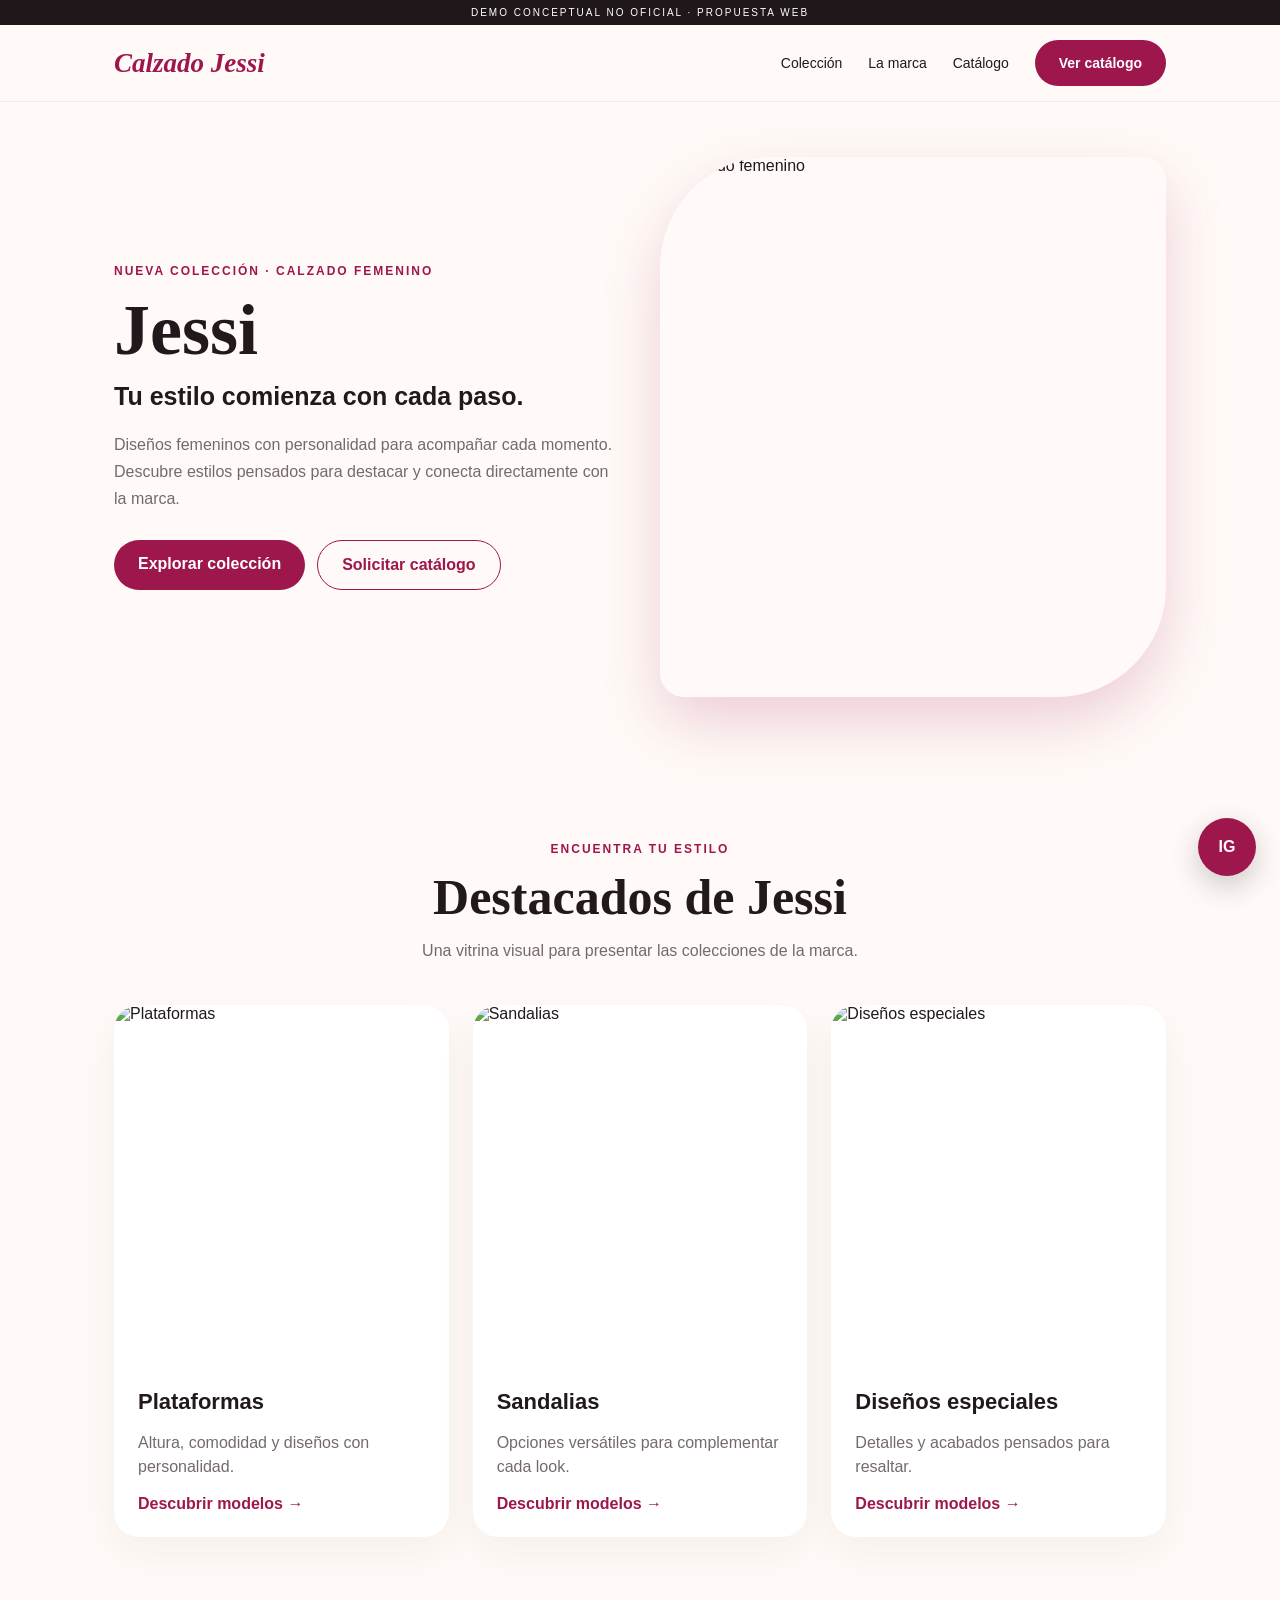
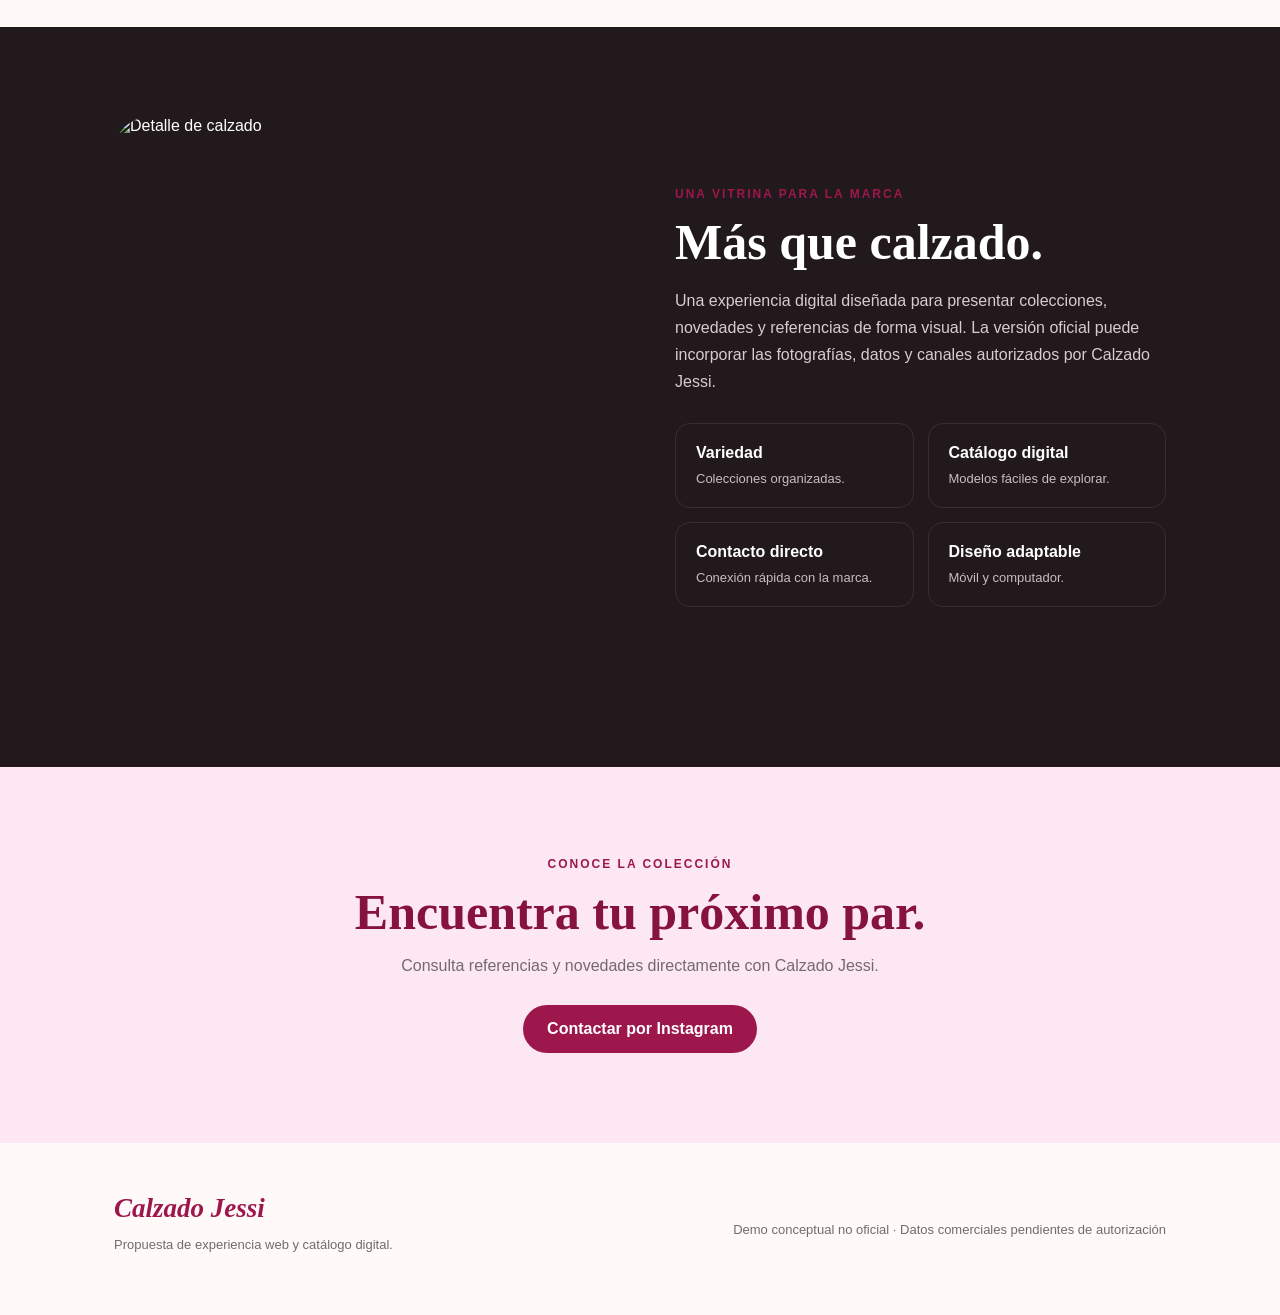
==== commit 33a3a6b5: "Add files via upload" ====
--- a/index.html
+++ b/index.html
@@ -1,42 +1,61 @@
-<!doctype html>
+<!DOCTYPE html>
 <html lang="es">
 <head>
-<meta charset="utf-8"><meta name="viewport" content="width=device-width,initial-scale=1">
+<meta charset="UTF-8">
+<meta name="viewport" content="width=device-width,initial-scale=1">
 <title>Calzado Jessi | Nueva colección</title>
 <style>
-:root{--vino:#8d1744;--rosa:#f7dce6;--crema:#fffaf7;--negro:#211b1e;--gris:#746a6e}
-*{box-sizing:border-box}html{scroll-behavior:smooth}body{margin:0;font-family:Arial,sans-serif;background:var(--crema);color:var(--negro)}a{text-decoration:none;color:inherit}
-.demo{padding:8px;text-align:center;background:#211b1e;color:#fff;font-size:11px;letter-spacing:1px}
-nav{height:72px;width:min(1180px,90%);margin:auto;display:flex;align-items:center;justify-content:space-between}.logo{font:italic 800 29px Georgia;color:var(--vino)}
-.menu{display:flex;gap:25px;align-items:center;font-weight:700;font-size:14px}.pill{padding:13px 20px;border-radius:50px;background:var(--vino);color:#fff}
-.hero{min-height:680px;background:linear-gradient(105deg,#fffaf7 0 52%,#f2c5d5 52%);display:grid;place-items:center}.hero-in{width:min(1180px,90%);display:grid;grid-template-columns:1fr 1fr;gap:55px;align-items:center}
-.kicker{color:var(--vino);font-weight:800;letter-spacing:2px;font-size:12px}.hero h1{font:700 clamp(55px,8vw,105px)/.85 Georgia;margin:20px 0;color:var(--vino)}.hero h2{font-size:clamp(25px,3vw,42px);margin:0 0 18px}.hero p{color:var(--gris);line-height:1.7;max-width:530px}
-.buttons{display:flex;gap:12px;flex-wrap:wrap;margin-top:28px}.outline{padding:13px 20px;border-radius:50px;border:1px solid var(--vino);color:var(--vino);font-weight:700}
-.shoe-stage{height:500px;border-radius:180px 20px 180px 20px;background:linear-gradient(145deg,#bd3d6b,#721033);position:relative;box-shadow:0 30px 70px #5c0d2b35;display:grid;place-items:center;overflow:hidden}
-.shoe-stage:before{content:"JESSI";font:700 110px Georgia;color:#ffffff12;transform:rotate(-18deg)}.shoe-stage span{position:absolute;bottom:35px;left:35px;color:#fff;font-weight:800;letter-spacing:4px}
-section{padding:85px 0}.wrap{width:min(1180px,90%);margin:auto}.title{text-align:center;margin-bottom:42px}.title h2{font:700 clamp(35px,5vw,58px) Georgia;margin:10px}.title p{color:var(--gris)}
-.grid{display:grid;grid-template-columns:repeat(3,1fr);gap:22px}.product{background:#fff;border-radius:25px;overflow:hidden;box-shadow:0 15px 40px #4810260c}.pic{height:360px;background:linear-gradient(145deg,#f8e8ee,#d891aa);position:relative;display:grid;place-items:center}
-.pic b{font:700 85px Georgia;color:#fff}.tag{position:absolute;top:18px;left:18px;background:#fff;padding:8px 12px;border-radius:30px;font-size:11px;font-weight:800}.info{padding:22px}.info h3{font-size:22px;margin:0 0 8px}.info p{color:var(--gris);margin:0 0 16px}.info a{color:var(--vino);font-weight:800}
-.story{background:var(--negro);color:#fff}.story-in{display:grid;grid-template-columns:1fr 1fr;gap:65px;align-items:center}.story-art{height:480px;border-radius:30px;background:linear-gradient(145deg,#8d1744,#e38aaa);display:grid;place-items:center;text-align:center}.story-art strong{font:700 60px Georgia}.story h2{font:700 clamp(40px,5vw,65px) Georgia;margin:15px 0}.story p{color:#d8ccd1;line-height:1.8}
-.points{display:grid;grid-template-columns:1fr 1fr;gap:12px;margin-top:25px}.point{padding:17px;border:1px solid #ffffff25;border-radius:15px}.point b{display:block;margin-bottom:5px}.point small{color:#cbbbc1}
-.cta{background:var(--rosa);text-align:center}.cta h2{font:700 clamp(42px,6vw,75px) Georgia;color:var(--vino);margin:15px}.cta p{color:var(--gris)}
-footer{padding:45px 0}.foot{display:flex;justify-content:space-between;gap:30px;align-items:center}.foot p{color:var(--gris);font-size:13px}
-.float{position:fixed;right:20px;bottom:20px;width:60px;height:60px;border-radius:50%;display:grid;place-items:center;background:var(--vino);color:#fff;font-weight:800;box-shadow:0 10px 30px #0003}
-@media(max-width:800px){.menu a:not(.pill){display:none}.hero{background:linear-gradient(#fffaf7 0 58%,#f2c5d5 58%)}.hero-in,.story-in{grid-template-columns:1fr}.hero-in{padding:55px 0}.shoe-stage{height:390px}.grid{grid-template-columns:1fr}.pic{height:390px}.story-art{height:350px}.points{grid-template-columns:1fr}.foot{align-items:flex-start;flex-direction:column}}
-</style></head>
+:root{--vino:#9d174d;--vino2:#be185d;--rosa:#fce7f3;--crema:#fffaf7;--oscuro:#21191b;--gris:#746a6d}
+*{box-sizing:border-box}html{scroll-behavior:smooth}body{margin:0;font-family:Arial,sans-serif;background:var(--crema);color:var(--oscuro)}
+h1,h2,.logo{font-family:Georgia,serif}a{text-decoration:none;color:inherit}.wrap{max-width:1180px;margin:auto;padding:0 5%}
+.demo{background:#1f1719;color:#fff;text-align:center;padding:7px;font-size:10px;letter-spacing:2px}
+header{background:#fffaf7;position:sticky;top:0;z-index:10;border-bottom:1px solid #eee}
+nav{height:76px;display:flex;align-items:center;justify-content:space-between}.logo{font-size:27px;font-style:italic;color:var(--vino);font-weight:bold}
+.links{display:flex;gap:26px;align-items:center;font-size:14px}.btn{display:inline-block;background:var(--vino);color:white;padding:15px 24px;border-radius:30px;font-weight:bold}.btn.alt{background:transparent;color:var(--vino);border:1px solid var(--vino)}
+.hero{min-height:650px;display:grid;grid-template-columns:1fr 1fr;align-items:center;gap:40px;padding-top:55px;padding-bottom:55px}
+.eyebrow{color:var(--vino);font-size:12px;font-weight:bold;letter-spacing:2px}.hero h1{font-size:72px;line-height:.95;margin:18px 0}.hero h3{font-size:25px;margin:0 0 20px}.hero p{color:var(--gris);line-height:1.7;max-width:520px}.actions{display:flex;gap:12px;margin-top:28px;flex-wrap:wrap}
+.hero-photo{height:540px;border-radius:110px 24px 110px 24px;overflow:hidden;box-shadow:0 25px 60px #9d174d30}.hero-photo img,.card img,.about-photo img{width:100%;height:100%;object-fit:cover}
+section{padding:90px 0}.center{text-align:center}.center h2,.about h2,.cta h2{font-size:50px;margin:12px 0}.sub{color:var(--gris)}
+.grid{display:grid;grid-template-columns:repeat(3,1fr);gap:24px;margin-top:45px}.card{background:white;border-radius:25px;overflow:hidden;box-shadow:0 15px 40px #4b25300d}.card-img{height:360px;overflow:hidden}.card img{transition:.4s}.card:hover img{transform:scale(1.05)}.card-body{padding:24px}.card h3{font-size:22px;margin:0 0 8px}.card p{color:var(--gris);line-height:1.5}.card a{color:var(--vino);font-weight:bold}
+.about{background:var(--oscuro);color:white}.about-grid{display:grid;grid-template-columns:1fr 1fr;gap:70px;align-items:center}.about-photo{height:560px;border-radius:35px;overflow:hidden}.about p{color:#d7cdd0;line-height:1.7}.features{display:grid;grid-template-columns:1fr 1fr;gap:14px;margin-top:28px}.feature{border:1px solid #ffffff18;padding:20px;border-radius:15px}.feature b{display:block;margin-bottom:7px}.feature span{font-size:13px;color:#c9bdc0}
+.cta{background:var(--rosa);text-align:center}.cta h2{color:#86123f}.cta p{color:var(--gris);margin-bottom:30px}
+footer{padding:50px 0}.foot{display:flex;justify-content:space-between;align-items:center;color:var(--gris);font-size:13px}
+.float{position:fixed;right:24px;bottom:24px;width:58px;height:58px;border-radius:50%;background:var(--vino);color:white;display:grid;place-items:center;font-weight:bold;box-shadow:0 10px 30px #0003}
+@media(max-width:760px){
+.links a:not(.btn){display:none}.hero{grid-template-columns:1fr;padding-top:45px}.hero h1{font-size:58px}.hero-photo{height:470px;border-radius:70px 20px}
+.grid,.about-grid{grid-template-columns:1fr}.card-img{height:390px}.about-grid{gap:35px}.about-photo{height:450px}
+.center h2,.about h2,.cta h2{font-size:40px}.features{grid-template-columns:1fr 1fr}.foot{flex-direction:column;gap:18px;text-align:center}section{padding:70px 0}
+}
+</style>
+</head>
 <body>
 <div class="demo">DEMO CONCEPTUAL NO OFICIAL · PROPUESTA WEB</div>
-<nav><a class="logo">Calzado Jessi</a><div class="menu"><a href="#coleccion">Colección</a><a href="#marca">La marca</a><a href="#catalogo">Catálogo</a><a class="pill" href="#catalogo">Ver catálogo</a></div></nav>
+<header><div class="wrap"><nav><a class="logo" href="#">Calzado Jessi</a><div class="links"><a href="#coleccion">Colección</a><a href="#marca">La marca</a><a href="#coleccion">Catálogo</a><a class="btn" href="https://www.instagram.com/calzado.jessi/" target="_blank">Ver catálogo</a></div></nav></div></header>
+
 <main>
-<div class="hero"><div class="hero-in"><div><span class="kicker">NUEVA COLECCIÓN · CALZADO FEMENINO</span><h1>Jessi</h1><h2>Tu estilo comienza con cada paso.</h2><p>Descubre diseños femeninos con personalidad. Una experiencia creada para explorar colecciones y conectar directamente con la marca.</p><div class="buttons"><a class="pill" href="#coleccion">Explorar colección</a><a class="outline" href="#catalogo">Solicitar catálogo</a></div></div><div class="shoe-stage"><span>NUEVA COLECCIÓN</span></div></div></div>
-<section id="coleccion"><div class="wrap"><div class="title"><span class="kicker">ENCUENTRA TU ESTILO</span><h2>Destacados de Jessi</h2><p>Espacios listos para incorporar las fotografías originales del catálogo.</p></div><div class="grid">
-<article class="product"><div class="pic"><span class="tag">NUEVO</span><b>01</b></div><div class="info"><h3>Plataformas</h3><p>Altura, comodidad y diseños con personalidad.</p><a href="#catalogo">Descubrir modelos →</a></div></article>
-<article class="product"><div class="pic"><span class="tag">COLECCIÓN</span><b>02</b></div><div class="info"><h3>Sandalias</h3><p>Opciones versátiles para complementar cada look.</p><a href="#catalogo">Descubrir modelos →</a></div></article>
-<article class="product"><div class="pic"><span class="tag">DESTACADO</span><b>03</b></div><div class="info"><h3>Diseños especiales</h3><p>Detalles brillantes y acabados que resaltan.</p><a href="#catalogo">Descubrir modelos →</a></div></article>
+<div class="wrap"><section class="hero">
+<div><div class="eyebrow">NUEVA COLECCIÓN · CALZADO FEMENINO</div><h1>Jessi</h1><h3>Tu estilo comienza con cada paso.</h3><p>Diseños femeninos con personalidad para acompañar cada momento. Descubre estilos pensados para destacar y conecta directamente con la marca.</p><div class="actions"><a class="btn" href="#coleccion">Explorar colección</a><a class="btn alt" href="https://www.instagram.com/calzado.jessi/" target="_blank">Solicitar catálogo</a></div></div>
+<div class="hero-photo"><img src="https://images.unsplash.com/photo-1543163521-1bf539c55dd2?auto=format&fit=crop&w=1000&q=85" alt="Calzado femenino"></div>
+</section></div>
+
+<section id="coleccion"><div class="wrap">
+<div class="center"><div class="eyebrow">ENCUENTRA TU ESTILO</div><h2>Destacados de Jessi</h2><p class="sub">Una vitrina visual para presentar las colecciones de la marca.</p></div>
+<div class="grid">
+<article class="card"><div class="card-img"><img src="https://images.unsplash.com/photo-1543163521-1bf539c55dd2?auto=format&fit=crop&w=800&q=85" alt="Plataformas"></div><div class="card-body"><h3>Plataformas</h3><p>Altura, comodidad y diseños con personalidad.</p><a href="https://www.instagram.com/calzado.jessi/" target="_blank">Descubrir modelos →</a></div></article>
+<article class="card"><div class="card-img"><img src="https://images.unsplash.com/photo-1562273138-f46be4ebdf33?auto=format&fit=crop&w=800&q=85" alt="Sandalias"></div><div class="card-body"><h3>Sandalias</h3><p>Opciones versátiles para complementar cada look.</p><a href="https://www.instagram.com/calzado.jessi/" target="_blank">Descubrir modelos →</a></div></article>
+<article class="card"><div class="card-img"><img src="https://images.unsplash.com/photo-1560769629-975ec94e6a86?auto=format&fit=crop&w=800&q=85" alt="Diseños especiales"></div><div class="card-body"><h3>Diseños especiales</h3><p>Detalles y acabados pensados para resaltar.</p><a href="https://www.instagram.com/calzado.jessi/" target="_blank">Descubrir modelos →</a></div></article>
 </div></div></section>
-<section class="story" id="marca"><div class="wrap story-in"><div class="story-art"><strong>Hecho<br>con detalle.</strong></div><div><span class="kicker" style="color:#ef91b2">SOMOS FABRICANTES</span><h2>Más que calzado.</h2><p>Una sección pensada para mostrar el proceso, la variedad de referencias y la identidad detrás de Calzado Jessi. La versión oficial puede integrar fotografías y datos autorizados por la marca.</p><div class="points"><div class="point"><b>Variedad</b><small>Colecciones organizadas.</small></div><div class="point"><b>Catálogo digital</b><small>Modelos fáciles de explorar.</small></div><div class="point"><b>Contacto directo</b><small>Conexión rápida con ventas.</small></div><div class="point"><b>Diseño adaptable</b><small>Móvil y computador.</small></div></div></div></div></section>
-<section class="cta" id="catalogo"><div class="wrap"><span class="kicker">CONOCE LA COLECCIÓN</span><h2>Encuentra tu próximo par.</h2><p>Consulta referencias y novedades directamente con Calzado Jessi.</p><div class="buttons" style="justify-content:center"><a class="pill" href="https://www.instagram.com/calzado.jessi/" target="_blank" rel="noopener">Contactar por Instagram</a></div></div></section>
+
+<section class="about" id="marca"><div class="wrap about-grid">
+<div class="about-photo"><img src="https://images.unsplash.com/photo-1549298916-b41d501d3772?auto=format&fit=crop&w=900&q=85" alt="Detalle de calzado"></div>
+<div><div class="eyebrow">UNA VITRINA PARA LA MARCA</div><h2>Más que calzado.</h2><p>Una experiencia digital diseñada para presentar colecciones, novedades y referencias de forma visual. La versión oficial puede incorporar las fotografías, datos y canales autorizados por Calzado Jessi.</p>
+<div class="features"><div class="feature"><b>Variedad</b><span>Colecciones organizadas.</span></div><div class="feature"><b>Catálogo digital</b><span>Modelos fáciles de explorar.</span></div><div class="feature"><b>Contacto directo</b><span>Conexión rápida con la marca.</span></div><div class="feature"><b>Diseño adaptable</b><span>Móvil y computador.</span></div></div></div>
+</div></section>
+
+<section class="cta"><div class="wrap"><div class="eyebrow">CONOCE LA COLECCIÓN</div><h2>Encuentra tu próximo par.</h2><p>Consulta referencias y novedades directamente con Calzado Jessi.</p><a class="btn" href="https://www.instagram.com/calzado.jessi/" target="_blank">Contactar por Instagram</a></div></section>
 </main>
-<footer><div class="wrap foot"><div><div class="logo">Calzado Jessi</div><p>Propuesta de experiencia web y catálogo digital.</p></div><p>Demo conceptual no oficial · Datos comerciales pendientes de autorización.</p></div></footer>
-<a class="float" href="https://www.instagram.com/calzado.jessi/" target="_blank" rel="noopener">IG</a>
-</body></html>+
+<footer><div class="wrap foot"><div><div class="logo">Calzado Jessi</div><p>Propuesta de experiencia web y catálogo digital.</p></div><div>Demo conceptual no oficial · Datos comerciales pendientes de autorización</div></div></footer>
+<a class="float" href="https://www.instagram.com/calzado.jessi/" target="_blank" aria-label="Instagram">IG</a>
+</body>
+</html>
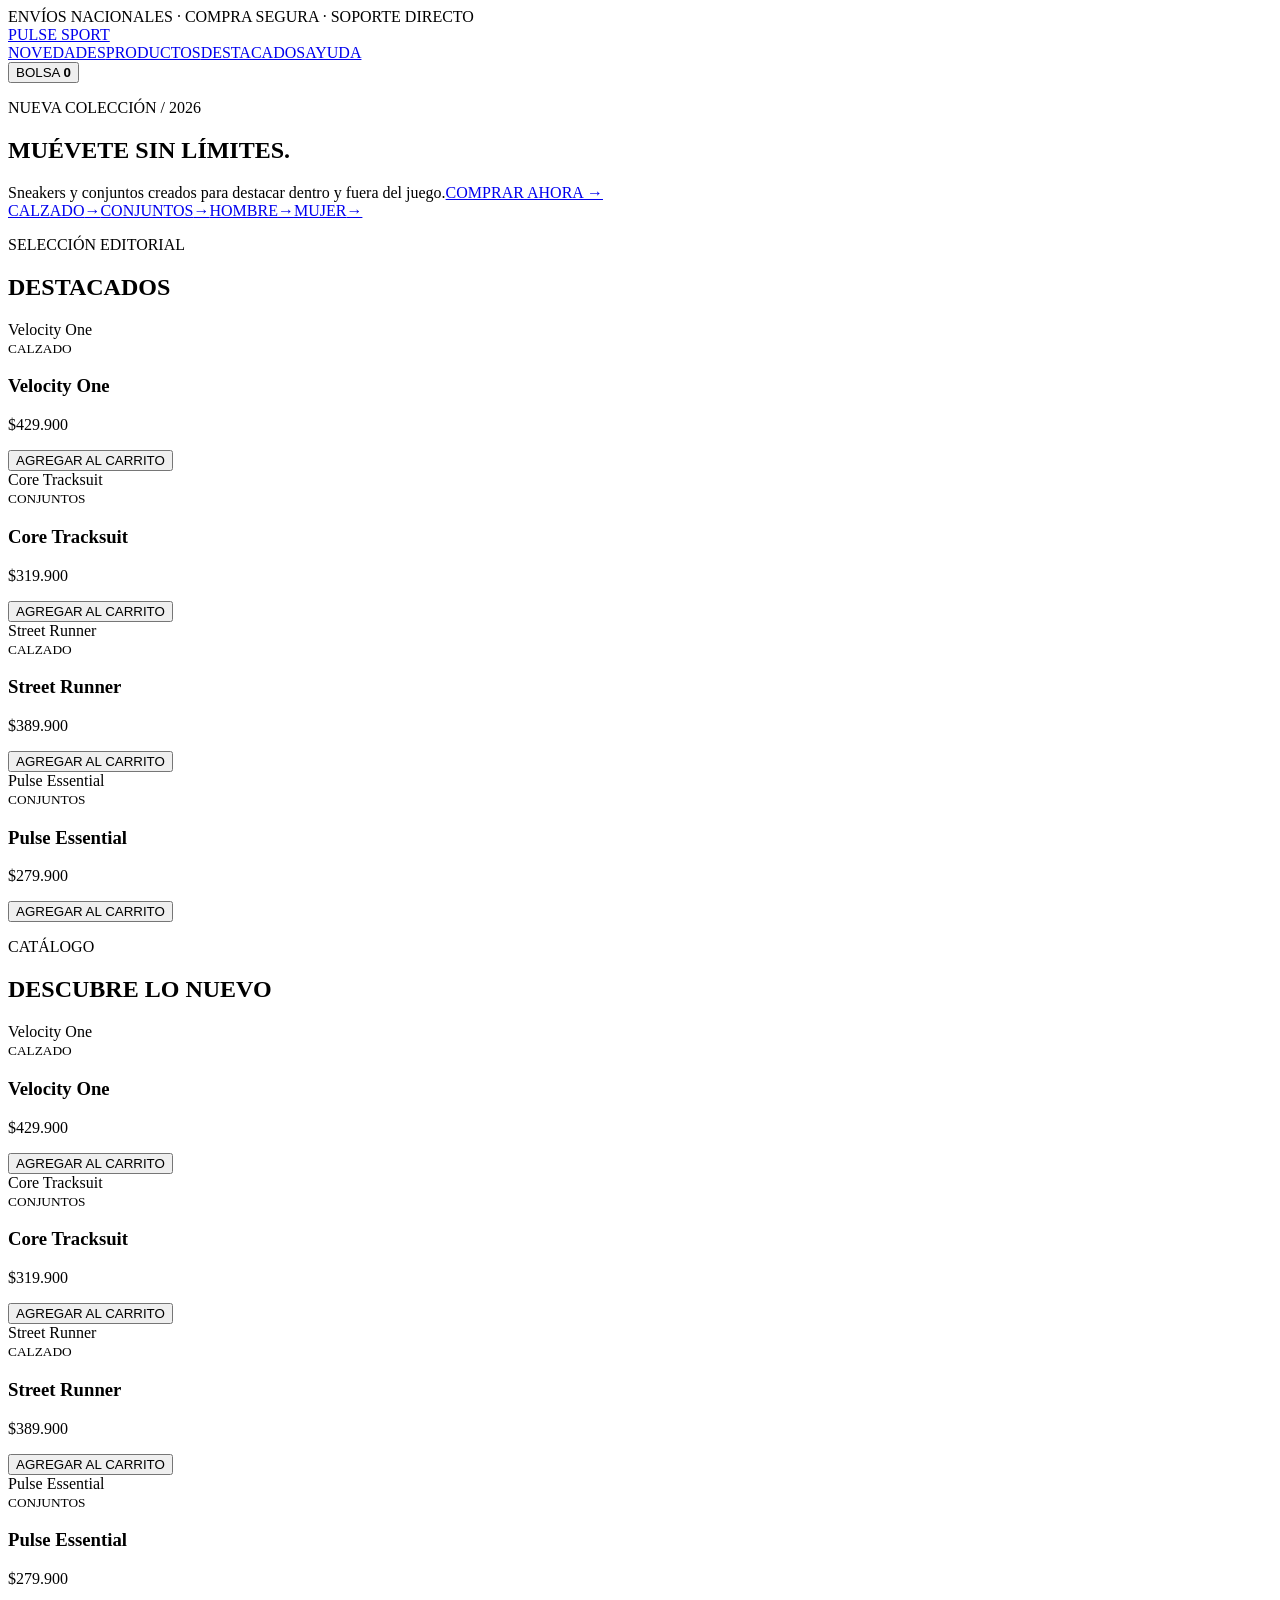
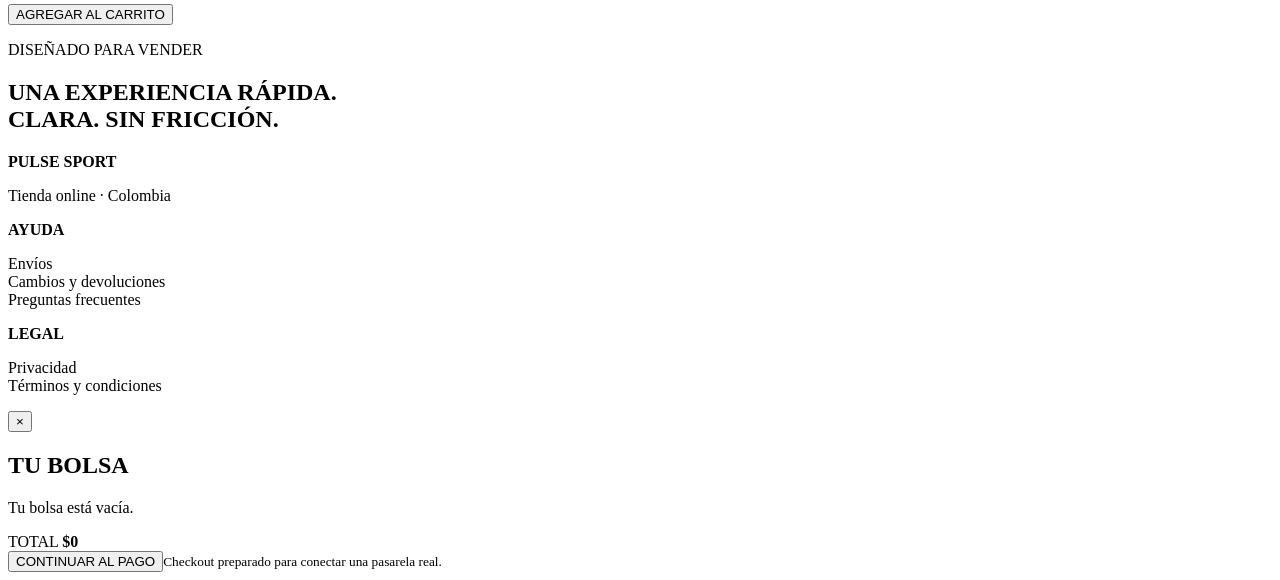
==== commit 60394fcc: "Add files via upload" ====
--- a/index.html
+++ b/index.html
@@ -1,61 +1,10 @@
-<!DOCTYPE html>
-<html lang="es">
-<head>
-<meta charset="UTF-8">
-<meta name="viewport" content="width=device-width,initial-scale=1">
-<title>Calzado Jessi | Nueva colección</title>
-<style>
-:root{--vino:#9d174d;--vino2:#be185d;--rosa:#fce7f3;--crema:#fffaf7;--oscuro:#21191b;--gris:#746a6d}
-*{box-sizing:border-box}html{scroll-behavior:smooth}body{margin:0;font-family:Arial,sans-serif;background:var(--crema);color:var(--oscuro)}
-h1,h2,.logo{font-family:Georgia,serif}a{text-decoration:none;color:inherit}.wrap{max-width:1180px;margin:auto;padding:0 5%}
-.demo{background:#1f1719;color:#fff;text-align:center;padding:7px;font-size:10px;letter-spacing:2px}
-header{background:#fffaf7;position:sticky;top:0;z-index:10;border-bottom:1px solid #eee}
-nav{height:76px;display:flex;align-items:center;justify-content:space-between}.logo{font-size:27px;font-style:italic;color:var(--vino);font-weight:bold}
-.links{display:flex;gap:26px;align-items:center;font-size:14px}.btn{display:inline-block;background:var(--vino);color:white;padding:15px 24px;border-radius:30px;font-weight:bold}.btn.alt{background:transparent;color:var(--vino);border:1px solid var(--vino)}
-.hero{min-height:650px;display:grid;grid-template-columns:1fr 1fr;align-items:center;gap:40px;padding-top:55px;padding-bottom:55px}
-.eyebrow{color:var(--vino);font-size:12px;font-weight:bold;letter-spacing:2px}.hero h1{font-size:72px;line-height:.95;margin:18px 0}.hero h3{font-size:25px;margin:0 0 20px}.hero p{color:var(--gris);line-height:1.7;max-width:520px}.actions{display:flex;gap:12px;margin-top:28px;flex-wrap:wrap}
-.hero-photo{height:540px;border-radius:110px 24px 110px 24px;overflow:hidden;box-shadow:0 25px 60px #9d174d30}.hero-photo img,.card img,.about-photo img{width:100%;height:100%;object-fit:cover}
-section{padding:90px 0}.center{text-align:center}.center h2,.about h2,.cta h2{font-size:50px;margin:12px 0}.sub{color:var(--gris)}
-.grid{display:grid;grid-template-columns:repeat(3,1fr);gap:24px;margin-top:45px}.card{background:white;border-radius:25px;overflow:hidden;box-shadow:0 15px 40px #4b25300d}.card-img{height:360px;overflow:hidden}.card img{transition:.4s}.card:hover img{transform:scale(1.05)}.card-body{padding:24px}.card h3{font-size:22px;margin:0 0 8px}.card p{color:var(--gris);line-height:1.5}.card a{color:var(--vino);font-weight:bold}
-.about{background:var(--oscuro);color:white}.about-grid{display:grid;grid-template-columns:1fr 1fr;gap:70px;align-items:center}.about-photo{height:560px;border-radius:35px;overflow:hidden}.about p{color:#d7cdd0;line-height:1.7}.features{display:grid;grid-template-columns:1fr 1fr;gap:14px;margin-top:28px}.feature{border:1px solid #ffffff18;padding:20px;border-radius:15px}.feature b{display:block;margin-bottom:7px}.feature span{font-size:13px;color:#c9bdc0}
-.cta{background:var(--rosa);text-align:center}.cta h2{color:#86123f}.cta p{color:var(--gris);margin-bottom:30px}
-footer{padding:50px 0}.foot{display:flex;justify-content:space-between;align-items:center;color:var(--gris);font-size:13px}
-.float{position:fixed;right:24px;bottom:24px;width:58px;height:58px;border-radius:50%;background:var(--vino);color:white;display:grid;place-items:center;font-weight:bold;box-shadow:0 10px 30px #0003}
-@media(max-width:760px){
-.links a:not(.btn){display:none}.hero{grid-template-columns:1fr;padding-top:45px}.hero h1{font-size:58px}.hero-photo{height:470px;border-radius:70px 20px}
-.grid,.about-grid{grid-template-columns:1fr}.card-img{height:390px}.about-grid{gap:35px}.about-photo{height:450px}
-.center h2,.about h2,.cta h2{font-size:40px}.features{grid-template-columns:1fr 1fr}.foot{flex-direction:column;gap:18px;text-align:center}section{padding:70px 0}
-}
-</style>
-</head>
-<body>
-<div class="demo">DEMO CONCEPTUAL NO OFICIAL · PROPUESTA WEB</div>
-<header><div class="wrap"><nav><a class="logo" href="#">Calzado Jessi</a><div class="links"><a href="#coleccion">Colección</a><a href="#marca">La marca</a><a href="#coleccion">Catálogo</a><a class="btn" href="https://www.instagram.com/calzado.jessi/" target="_blank">Ver catálogo</a></div></nav></div></header>
-
-<main>
-<div class="wrap"><section class="hero">
-<div><div class="eyebrow">NUEVA COLECCIÓN · CALZADO FEMENINO</div><h1>Jessi</h1><h3>Tu estilo comienza con cada paso.</h3><p>Diseños femeninos con personalidad para acompañar cada momento. Descubre estilos pensados para destacar y conecta directamente con la marca.</p><div class="actions"><a class="btn" href="#coleccion">Explorar colección</a><a class="btn alt" href="https://www.instagram.com/calzado.jessi/" target="_blank">Solicitar catálogo</a></div></div>
-<div class="hero-photo"><img src="https://images.unsplash.com/photo-1543163521-1bf539c55dd2?auto=format&fit=crop&w=1000&q=85" alt="Calzado femenino"></div>
-</section></div>
-
-<section id="coleccion"><div class="wrap">
-<div class="center"><div class="eyebrow">ENCUENTRA TU ESTILO</div><h2>Destacados de Jessi</h2><p class="sub">Una vitrina visual para presentar las colecciones de la marca.</p></div>
-<div class="grid">
-<article class="card"><div class="card-img"><img src="https://images.unsplash.com/photo-1543163521-1bf539c55dd2?auto=format&fit=crop&w=800&q=85" alt="Plataformas"></div><div class="card-body"><h3>Plataformas</h3><p>Altura, comodidad y diseños con personalidad.</p><a href="https://www.instagram.com/calzado.jessi/" target="_blank">Descubrir modelos →</a></div></article>
-<article class="card"><div class="card-img"><img src="https://images.unsplash.com/photo-1562273138-f46be4ebdf33?auto=format&fit=crop&w=800&q=85" alt="Sandalias"></div><div class="card-body"><h3>Sandalias</h3><p>Opciones versátiles para complementar cada look.</p><a href="https://www.instagram.com/calzado.jessi/" target="_blank">Descubrir modelos →</a></div></article>
-<article class="card"><div class="card-img"><img src="https://images.unsplash.com/photo-1560769629-975ec94e6a86?auto=format&fit=crop&w=800&q=85" alt="Diseños especiales"></div><div class="card-body"><h3>Diseños especiales</h3><p>Detalles y acabados pensados para resaltar.</p><a href="https://www.instagram.com/calzado.jessi/" target="_blank">Descubrir modelos →</a></div></article>
-</div></div></section>
-
-<section class="about" id="marca"><div class="wrap about-grid">
-<div class="about-photo"><img src="https://images.unsplash.com/photo-1549298916-b41d501d3772?auto=format&fit=crop&w=900&q=85" alt="Detalle de calzado"></div>
-<div><div class="eyebrow">UNA VITRINA PARA LA MARCA</div><h2>Más que calzado.</h2><p>Una experiencia digital diseñada para presentar colecciones, novedades y referencias de forma visual. La versión oficial puede incorporar las fotografías, datos y canales autorizados por Calzado Jessi.</p>
-<div class="features"><div class="feature"><b>Variedad</b><span>Colecciones organizadas.</span></div><div class="feature"><b>Catálogo digital</b><span>Modelos fáciles de explorar.</span></div><div class="feature"><b>Contacto directo</b><span>Conexión rápida con la marca.</span></div><div class="feature"><b>Diseño adaptable</b><span>Móvil y computador.</span></div></div></div>
-</div></section>
-
-<section class="cta"><div class="wrap"><div class="eyebrow">CONOCE LA COLECCIÓN</div><h2>Encuentra tu próximo par.</h2><p>Consulta referencias y novedades directamente con Calzado Jessi.</p><a class="btn" href="https://www.instagram.com/calzado.jessi/" target="_blank">Contactar por Instagram</a></div></section>
-</main>
-
-<footer><div class="wrap foot"><div><div class="logo">Calzado Jessi</div><p>Propuesta de experiencia web y catálogo digital.</p></div><div>Demo conceptual no oficial · Datos comerciales pendientes de autorización</div></div></footer>
-<a class="float" href="https://www.instagram.com/calzado.jessi/" target="_blank" aria-label="Instagram">IG</a>
-</body>
-</html>+<!doctype html><html lang="es"><head><meta charset="utf-8"><meta name="viewport" content="width=device-width,initial-scale=1"><title>PULSE SPORT</title><link rel="stylesheet" href="style.css"></head>
+<body><div class="announce">ENVÍOS NACIONALES · COMPRA SEGURA · SOPORTE DIRECTO</div>
+<header><a class="logo" href="#">PULSE SPORT</a><nav><a href="#productos">NOVEDADES</a><a href="#productos">PRODUCTOS</a><a href="#destacados">DESTACADOS</a><a href="#footer">AYUDA</a></nav><button class="bag" onclick="openCart()">BOLSA <b id="count">0</b></button></header>
+<main><section class="hero"><div><p>NUEVA COLECCIÓN / 2026</p><h1>MUÉVETE SIN LÍMITES.</h1><span>Sneakers y conjuntos creados para destacar dentro y fuera del juego.</span><a href="#productos">COMPRAR AHORA →</a></div></section>
+<section class="cats"><a href="#productos">CALZADO<span>→</span></a><a href="#productos">CONJUNTOS<span>→</span></a><a href="#productos">HOMBRE<span>→</span></a><a href="#productos">MUJER<span>→</span></a></section>
+<section id="destacados"><div class="head"><p>SELECCIÓN EDITORIAL</p><h2>DESTACADOS</h2></div><div class="grid"><article class="card"><div class="ph">Velocity One</div><small>CALZADO</small><h3>Velocity One</h3><p>$429.900</p><button onclick="add('Velocity One')">AGREGAR AL CARRITO</button></article><article class="card"><div class="ph">Core Tracksuit</div><small>CONJUNTOS</small><h3>Core Tracksuit</h3><p>$319.900</p><button onclick="add('Core Tracksuit')">AGREGAR AL CARRITO</button></article><article class="card"><div class="ph">Street Runner</div><small>CALZADO</small><h3>Street Runner</h3><p>$389.900</p><button onclick="add('Street Runner')">AGREGAR AL CARRITO</button></article><article class="card"><div class="ph">Pulse Essential</div><small>CONJUNTOS</small><h3>Pulse Essential</h3><p>$279.900</p><button onclick="add('Pulse Essential')">AGREGAR AL CARRITO</button></article></div></section><section id="productos"><div class="head"><p>CATÁLOGO</p><h2>DESCUBRE LO NUEVO</h2></div><div class="grid"><article class="card"><div class="ph">Velocity One</div><small>CALZADO</small><h3>Velocity One</h3><p>$429.900</p><button onclick="add('Velocity One')">AGREGAR AL CARRITO</button></article><article class="card"><div class="ph">Core Tracksuit</div><small>CONJUNTOS</small><h3>Core Tracksuit</h3><p>$319.900</p><button onclick="add('Core Tracksuit')">AGREGAR AL CARRITO</button></article><article class="card"><div class="ph">Street Runner</div><small>CALZADO</small><h3>Street Runner</h3><p>$389.900</p><button onclick="add('Street Runner')">AGREGAR AL CARRITO</button></article><article class="card"><div class="ph">Pulse Essential</div><small>CONJUNTOS</small><h3>Pulse Essential</h3><p>$279.900</p><button onclick="add('Pulse Essential')">AGREGAR AL CARRITO</button></article></div></section>
+<section class="manifest"><p>DISEÑADO PARA VENDER</p><h2>UNA EXPERIENCIA RÁPIDA.<br>CLARA. SIN FRICCIÓN.</h2></section></main>
+<footer id="footer"><div><b>PULSE SPORT</b><p>Tienda online · Colombia</p></div><div><b>AYUDA</b><p>Envíos<br>Cambios y devoluciones<br>Preguntas frecuentes</p></div><div><b>LEGAL</b><p>Privacidad<br>Términos y condiciones</p></div></footer>
+<div class="drawer" id="drawer"><button class="close" onclick="openCart()">×</button><h2>TU BOLSA</h2><div id="items"></div><div class="total">TOTAL <b id="total">$0</b></div><button class="checkout" onclick="checkout()">CONTINUAR AL PAGO</button><small>Checkout preparado para conectar una pasarela real.</small></div><div id="shade" onclick="openCart()"></div>
+<script src="app.js"></script></body></html>
